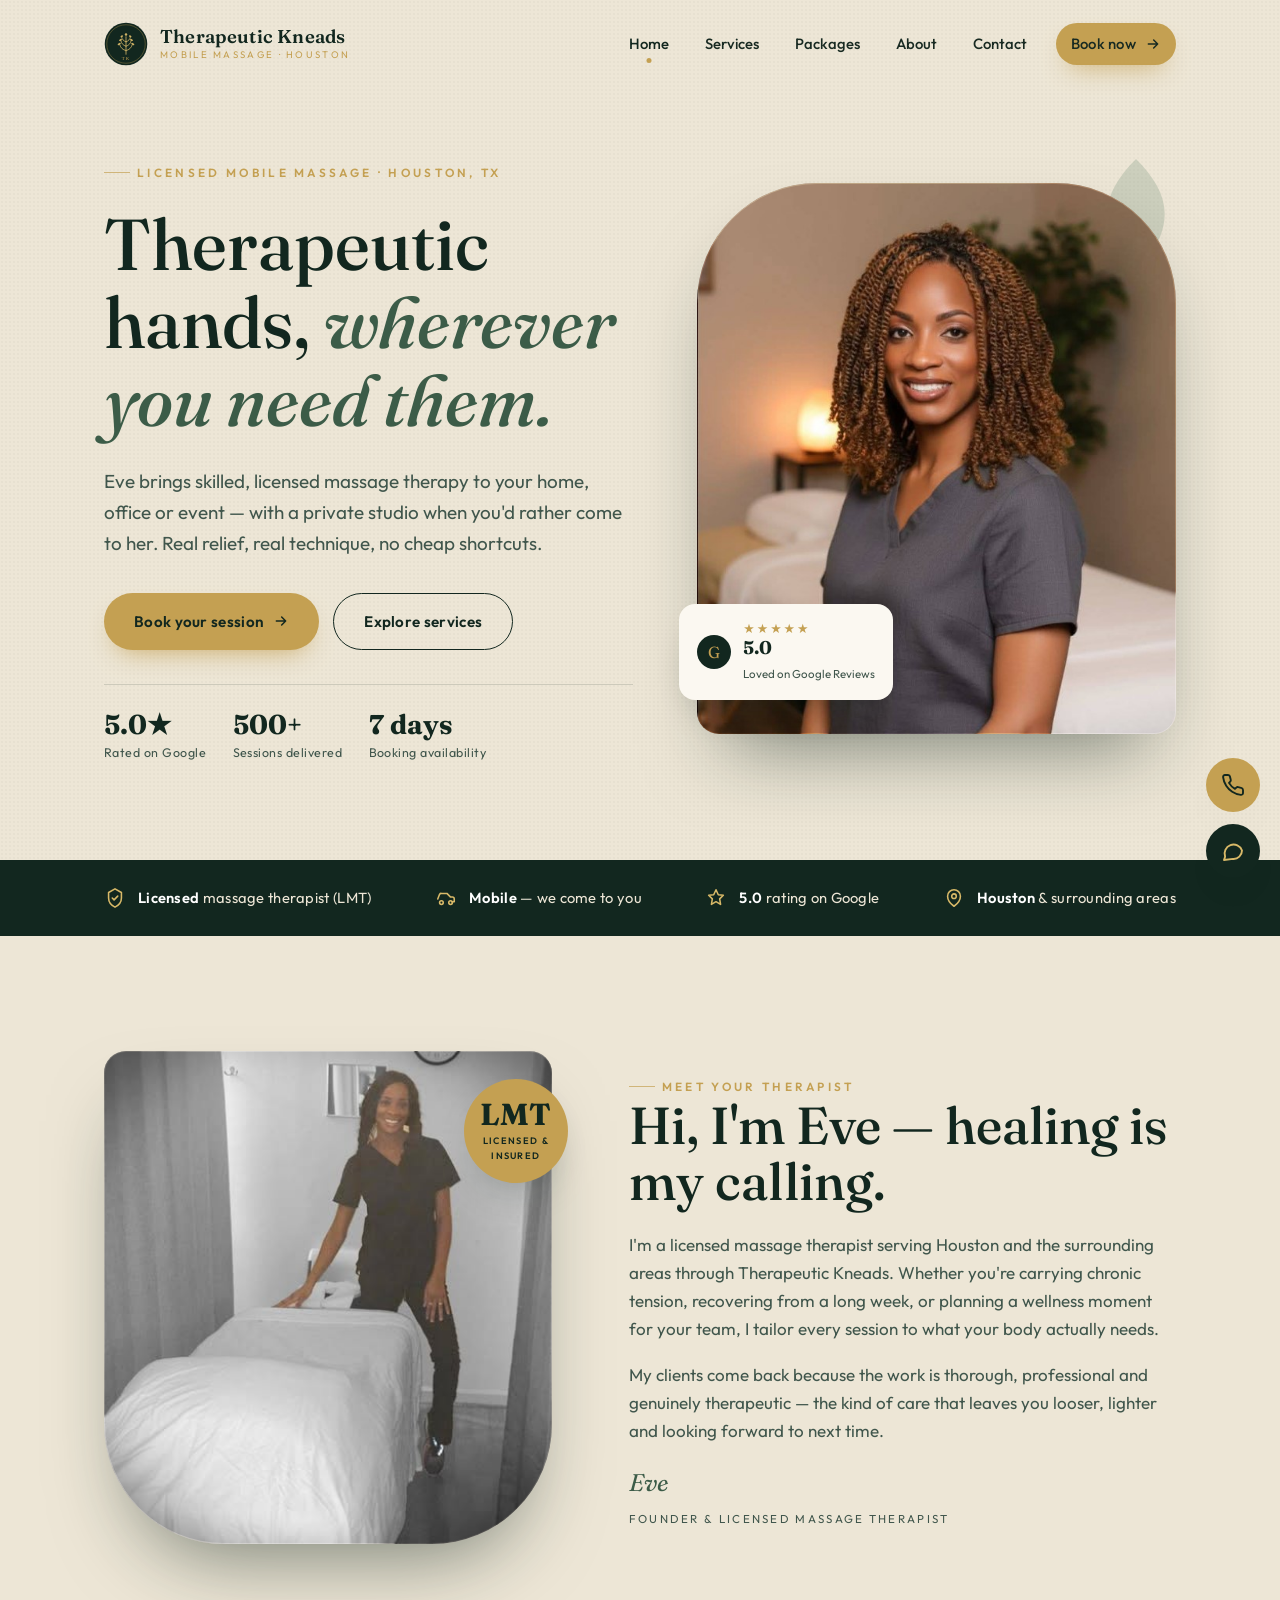
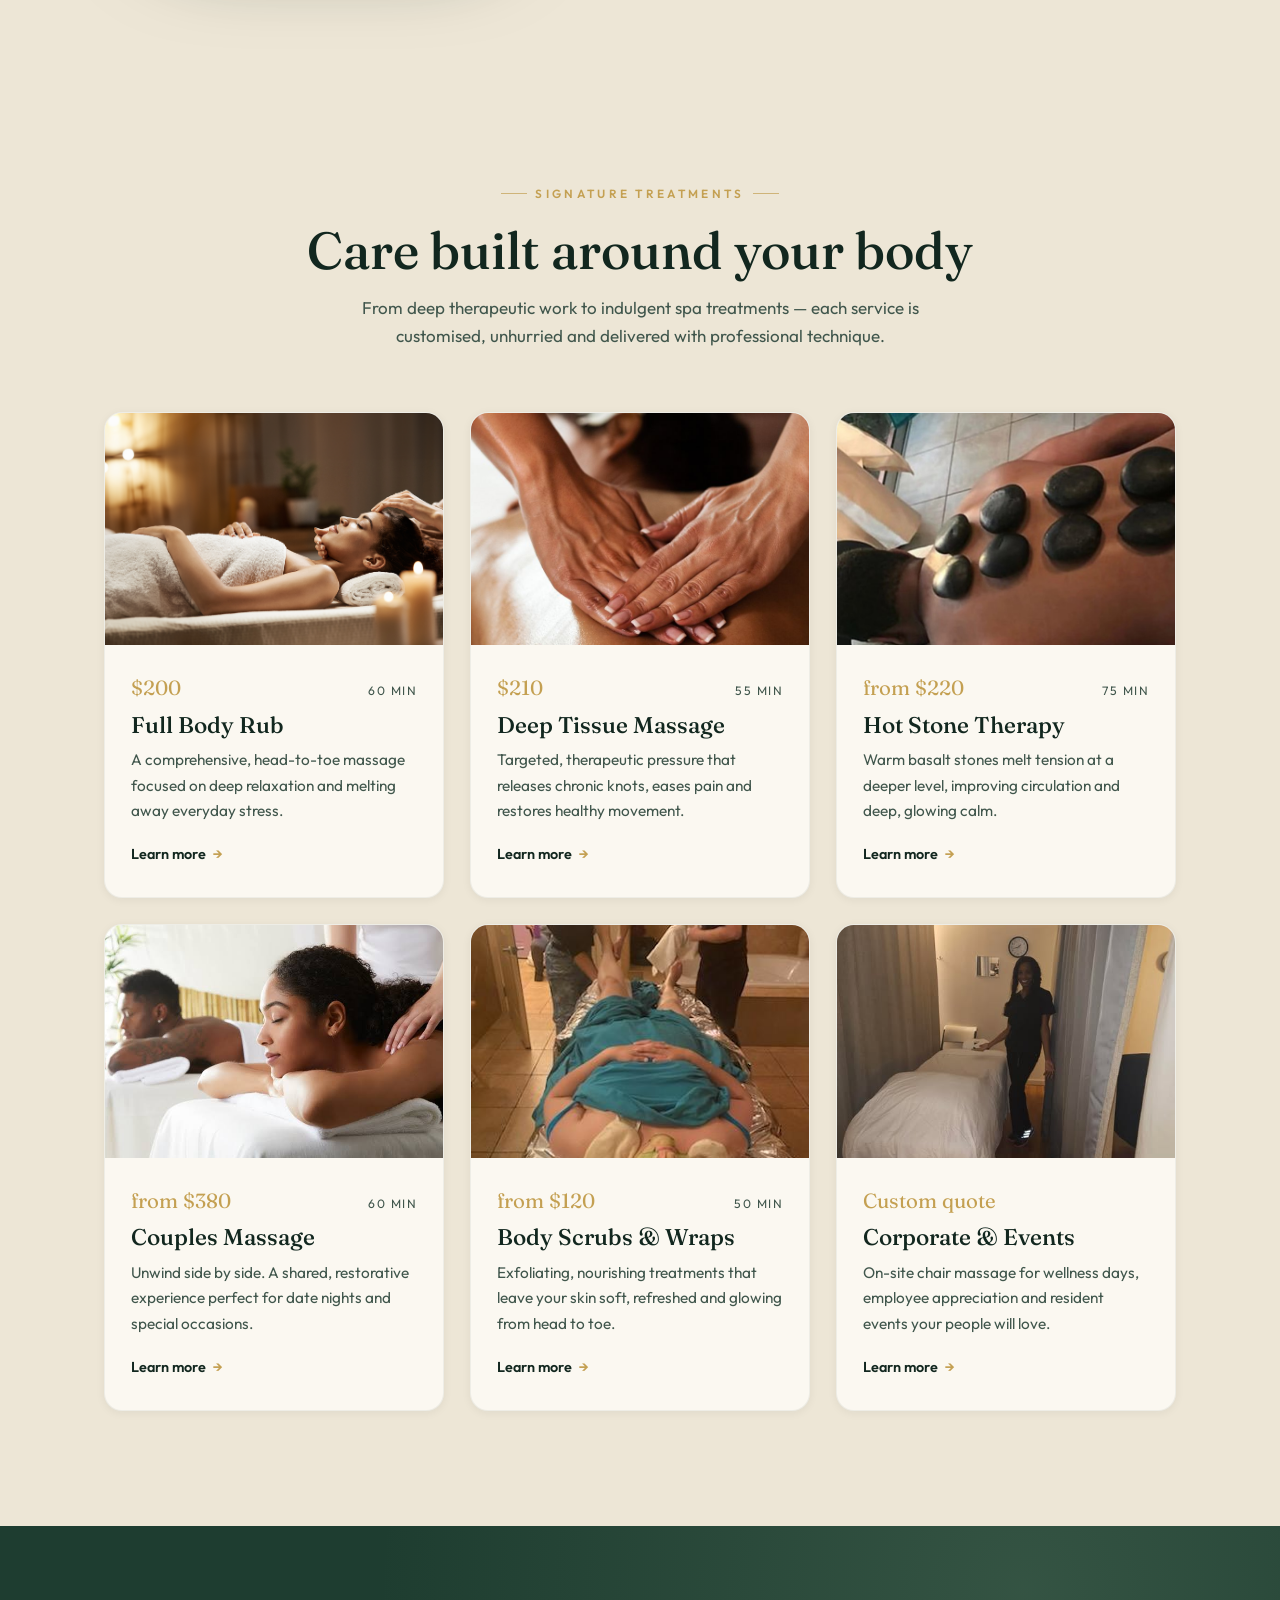
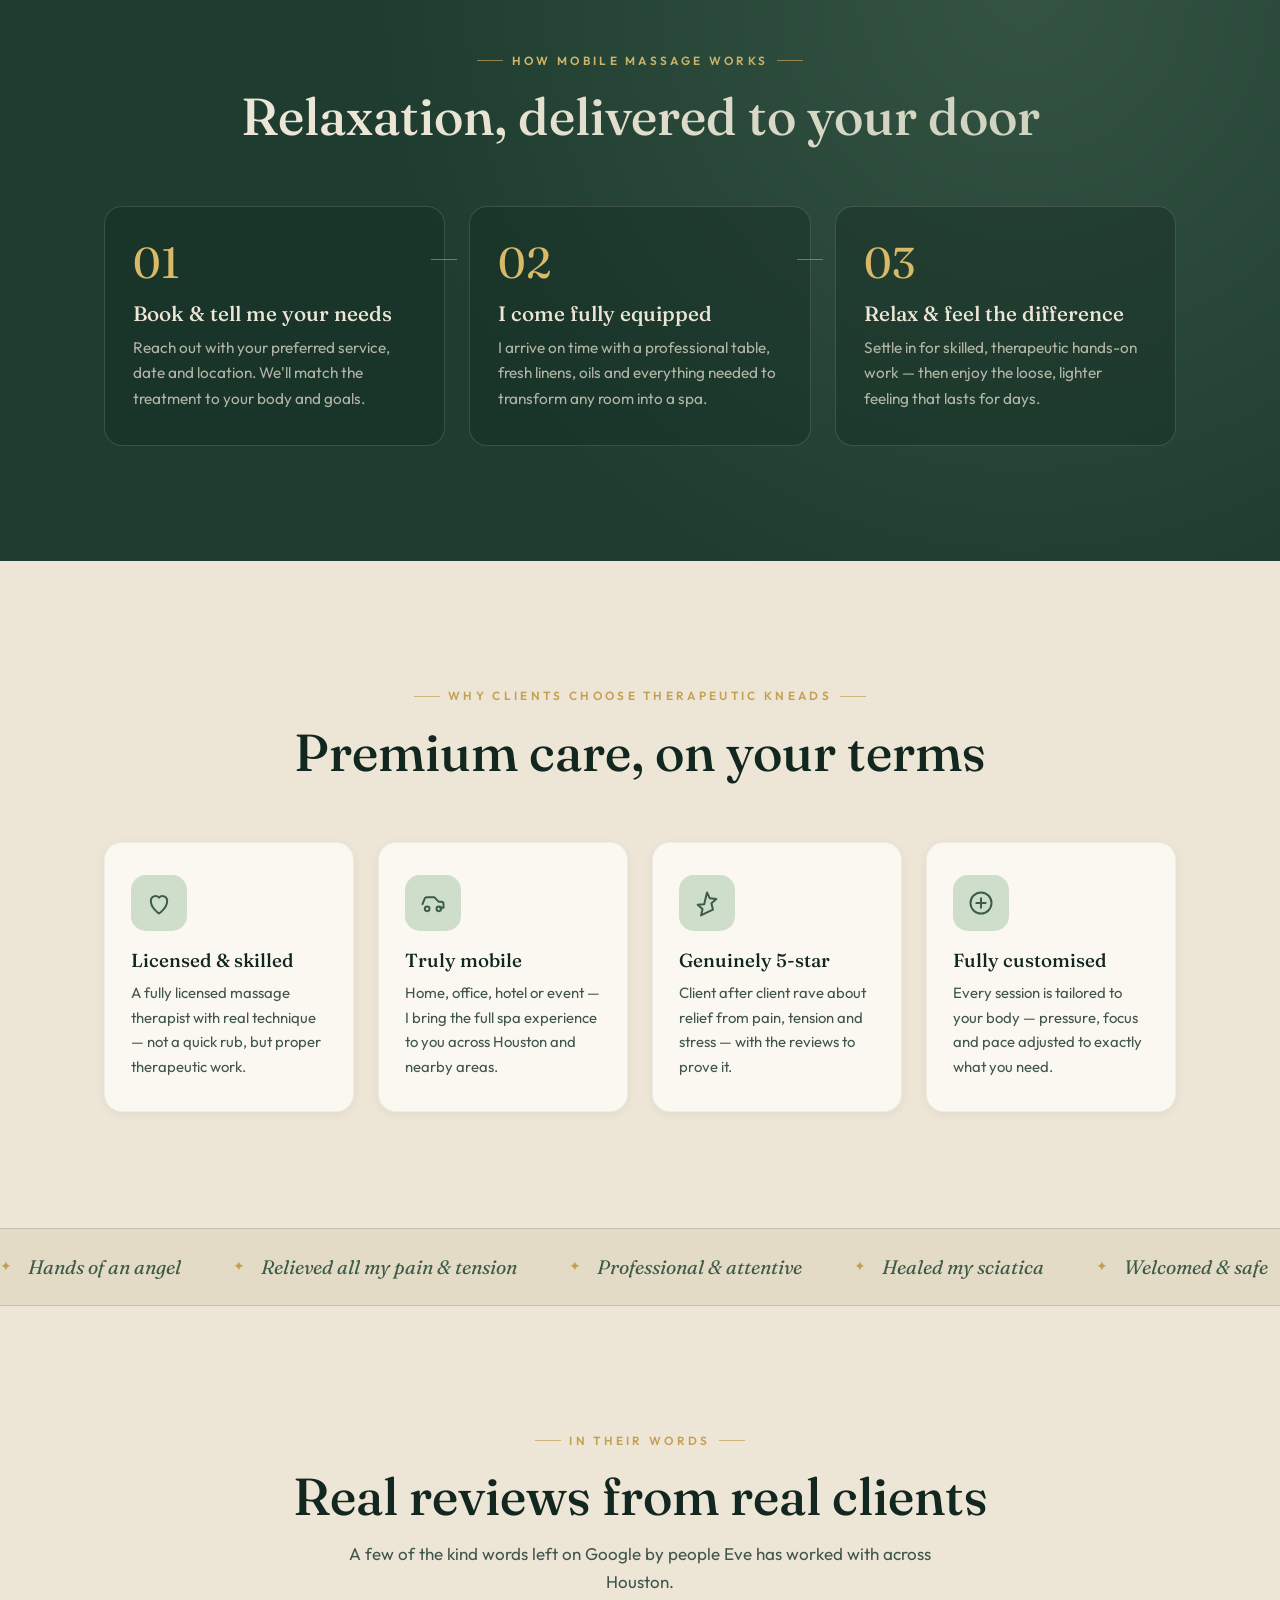
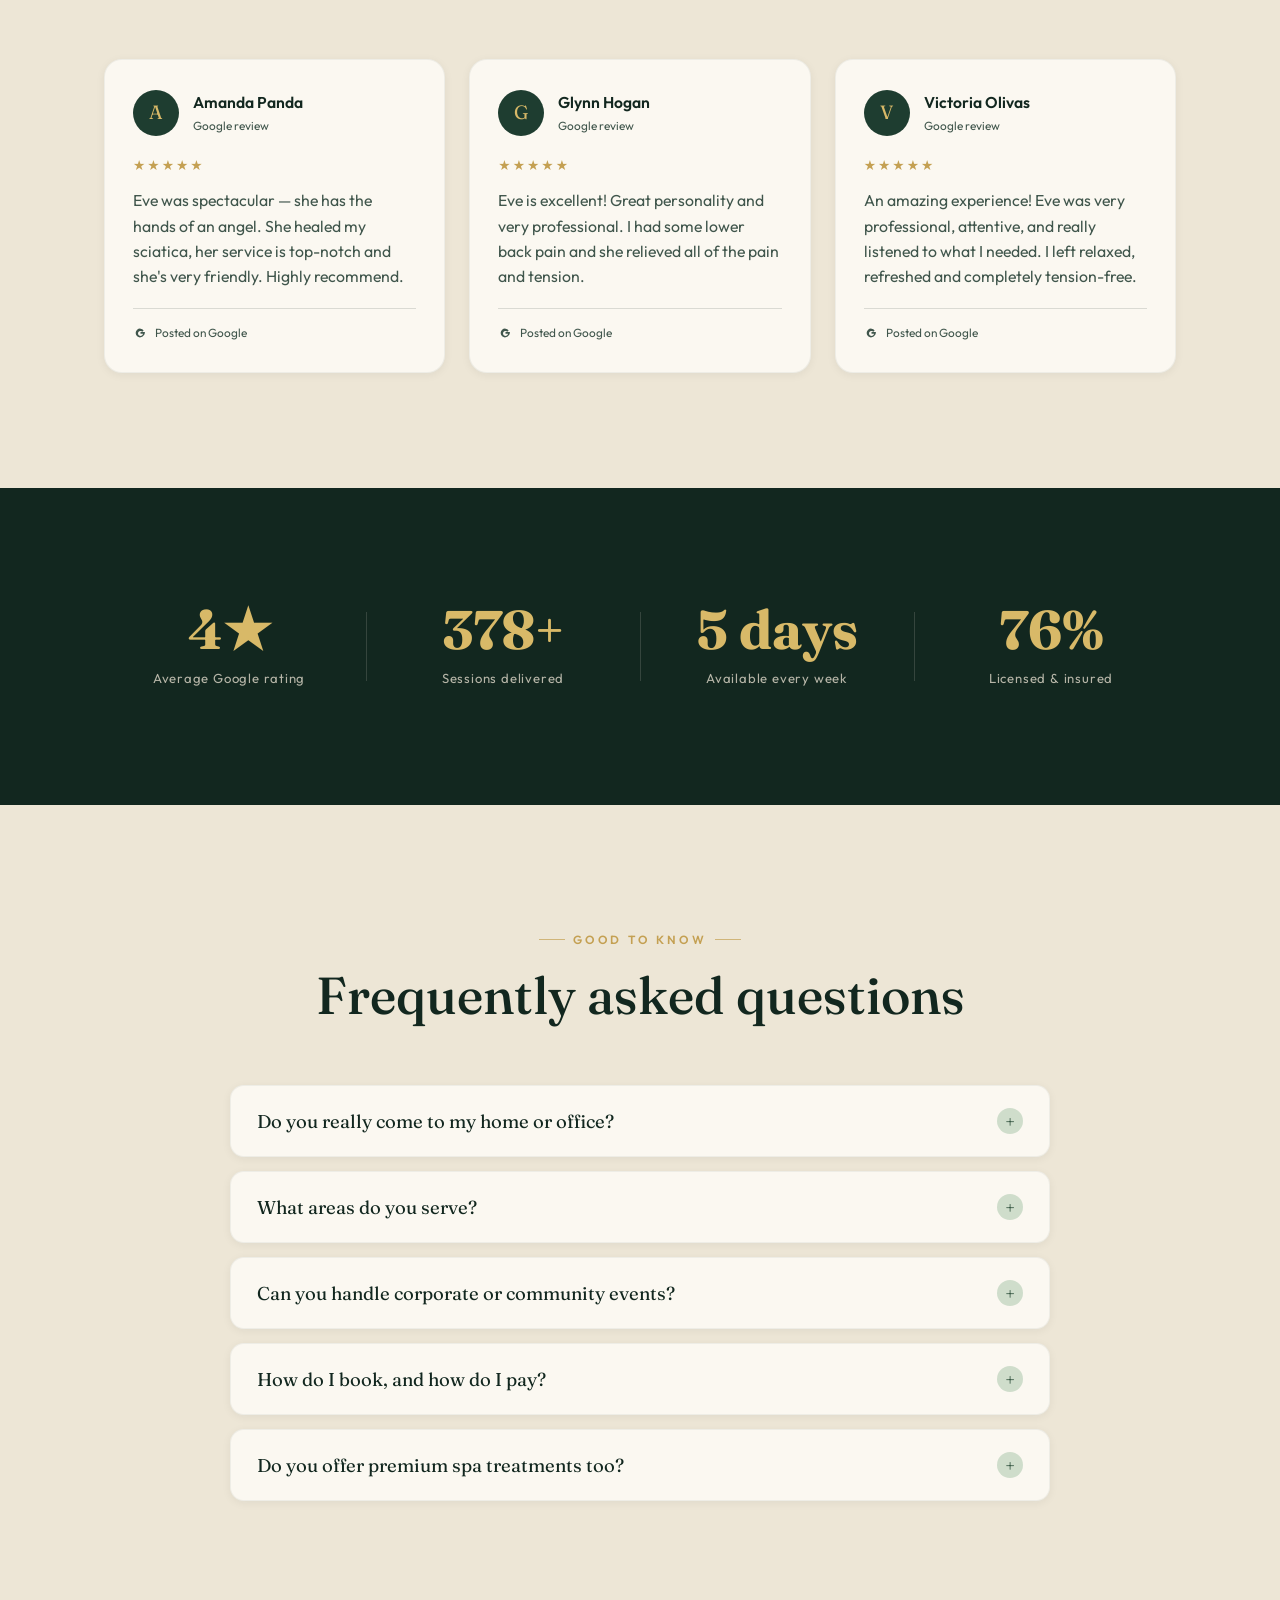
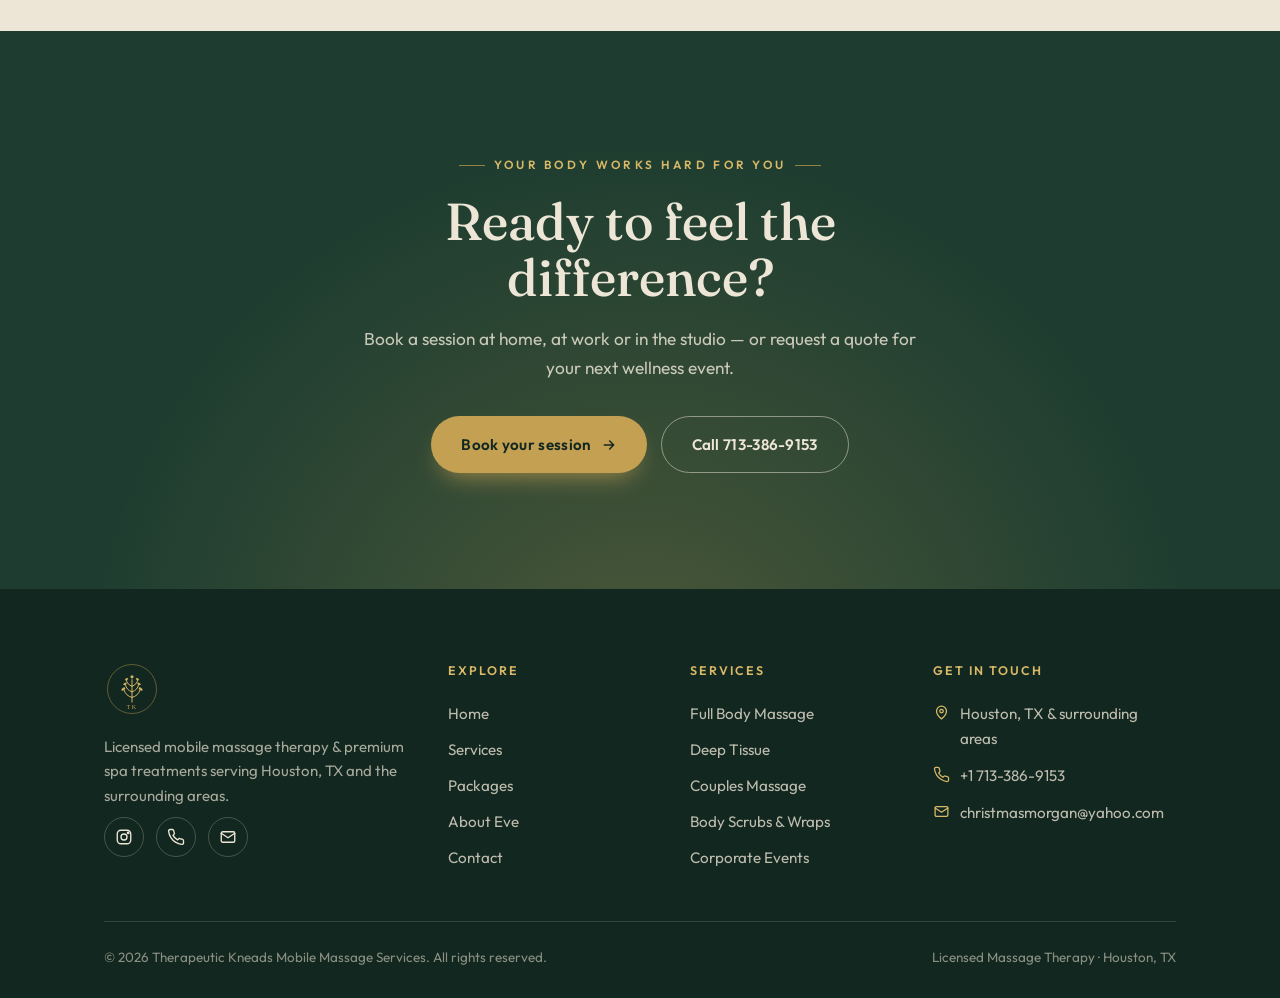
==== index.html @ 40c8944b "Add files via upload" ====
<!DOCTYPE html>
<html lang="en">
<head>
  <meta charset="UTF-8" />
  <meta name="viewport" content="width=device-width, initial-scale=1.0" />
  <title>Therapeutic Kneads Mobile Massage Services | Licensed Massage Therapy in Houston, TX</title>
  <meta name="description" content="Therapeutic Kneads Mobile Massage Services brings licensed, professional massage therapy to your home, office or event across Houston, TX. Deep tissue, full body, spa treatments and corporate wellness with Eve, LMT. Book today." />
  <meta name="keywords" content="mobile massage Houston, massage therapist Houston, deep tissue massage, corporate wellness massage, on-site massage, licensed massage therapist" />
  <link rel="icon" type="image/svg+xml" href="images/logo-mark.svg" />
  <link rel="preconnect" href="https://fonts.googleapis.com" />
  <link rel="preconnect" href="https://fonts.gstatic.com" crossorigin />
  <link href="https://fonts.googleapis.com/css2?family=Fraunces:ital,opsz,wght@0,9..144,400;0,9..144,500;0,9..144,600;1,9..144,400;1,9..144,500&family=Outfit:wght@300;400;500;600;700&display=swap" rel="stylesheet" />
  <link rel="stylesheet" href="css/style.css" />
</head>
<body>
  <!-- Loader -->
  <div class="loader" aria-hidden="true">
    <img src="images/logo-mark.svg" alt="" />
    <span>Therapeutic Kneads</span>
  </div>

  <!-- Navigation -->
  <header class="nav">
    <div class="wrap nav__inner">
      <a href="index.html" class="brand" aria-label="Therapeutic Kneads home">
        <img src="images/logo-mark.svg" alt="Therapeutic Kneads emblem" />
        <span class="brand__txt">
          <span class="brand__name">Therapeutic Kneads</span>
          <span class="brand__sub">Mobile Massage · Houston</span>
        </span>
      </a>
      <nav class="nav__links" aria-label="Primary">
        <a href="index.html" class="active">Home</a>
        <a href="services.html">Services</a>
        <a href="packages.html">Packages</a>
        <a href="about.html">About</a>
        <a href="contact.html">Contact</a>
        <a href="contact.html" class="btn btn-primary nav__cta">Book now
          <svg viewBox="0 0 24 24" fill="none" stroke="currentColor" stroke-width="2.2"><path d="M5 12h14M13 6l6 6-6 6" stroke-linecap="round" stroke-linejoin="round"/></svg>
        </a>
      </nav>
      <button class="nav__toggle" aria-label="Toggle menu"><span></span><span></span><span></span></button>
    </div>
  </header>

  <!-- Hero -->
  <section class="hero">
    <div class="wrap hero__grid">
      <div class="hero__copy">
        <span class="eyebrow hero__eyebrow">Licensed mobile massage · Houston, TX</span>
        <h1>Therapeutic hands, <em>wherever you need them.</em></h1>
        <p class="hero__lead">Eve brings skilled, licensed massage therapy to your home, office or event — with a private studio when you'd rather come to her. Real relief, real technique, no cheap shortcuts.</p>
        <div class="hero__cta">
          <a href="contact.html" class="btn btn-primary">Book your session
            <svg viewBox="0 0 24 24" fill="none" stroke="currentColor" stroke-width="2.2"><path d="M5 12h14M13 6l6 6-6 6" stroke-linecap="round" stroke-linejoin="round"/></svg>
          </a>
          <a href="services.html" class="btn btn-ghost">Explore services</a>
        </div>
        <div class="hero__meta">
          <div><b>5.0★</b><small>Rated on Google</small></div>
          <div><b>500+</b><small>Sessions delivered</small></div>
          <div><b>7 days</b><small>Booking availability</small></div>
        </div>
      </div>
      <div class="hero__media">
        <svg class="leaf-accent tr" viewBox="0 0 100 100" fill="currentColor"><path d="M50 5C30 25 20 45 30 70c5 12 15 20 20 25 5-5 15-13 20-25 10-25 0-45-20-65z" opacity=".5"/></svg>
        <div class="arch">
          <img src="images/eve-portrait.jpg" alt="Eve, licensed massage therapist and founder of Therapeutic Kneads, in her treatment space in Houston" />
        </div>
        <div class="chip">
          <span class="chip__g">G</span>
          <div>
            <div class="chip__stars">★★★★★</div>
            <b>5.0</b>
            <small>Loved on Google Reviews</small>
          </div>
        </div>
      </div>
    </div>
  </section>

  <!-- Trust strip -->
  <section class="trust">
    <div class="wrap">
      <div class="trust__item">
        <svg viewBox="0 0 24 24" fill="none" stroke="currentColor" stroke-width="1.7"><path d="M12 2l7 4v6c0 5-3 8-7 10-4-2-7-5-7-10V6z" stroke-linejoin="round"/><path d="M9 12l2 2 4-4" stroke-linecap="round" stroke-linejoin="round"/></svg>
        <span><b>Licensed</b> massage therapist (LMT)</span>
      </div>
      <div class="trust__item">
        <svg viewBox="0 0 24 24" fill="none" stroke="currentColor" stroke-width="1.7"><path d="M3 13l2-5a2 2 0 012-1h6l4 4h2a2 2 0 012 2v3h-3" stroke-linecap="round" stroke-linejoin="round"/><circle cx="7" cy="17" r="2"/><circle cx="17" cy="17" r="2"/></svg>
        <span><b>Mobile</b> — we come to you</span>
      </div>
      <div class="trust__item">
        <svg viewBox="0 0 24 24" fill="none" stroke="currentColor" stroke-width="1.7"><path d="M12 3l2.5 5.5L20 9l-4 4 1 6-5-3-5 3 1-6-4-4 5.5-.5z" stroke-linejoin="round"/></svg>
        <span><b>5.0</b> rating on Google</span>
      </div>
      <div class="trust__item">
        <svg viewBox="0 0 24 24" fill="none" stroke="currentColor" stroke-width="1.7"><path d="M12 21s-7-5-7-11a7 7 0 0114 0c0 6-7 11-7 11z" stroke-linejoin="round"/><circle cx="12" cy="10" r="2.5"/></svg>
        <span><b>Houston</b> & surrounding areas</span>
      </div>
    </div>
  </section>

  <!-- Intro / Meet Eve -->
  <section class="section intro">
    <div class="wrap intro__grid">
      <div class="intro__media reveal">
        <div class="arch"><img src="images/eve-table.jpg" alt="Eve preparing her massage table for a client session" /></div>
        <div class="intro__badge"><b>LMT</b><small>Licensed &amp; insured</small></div>
      </div>
      <div class="intro__copy reveal" data-delay="1">
        <span class="eyebrow">Meet your therapist</span>
        <h2>Hi, I'm Eve — healing is my calling.</h2>
        <p>I'm a licensed massage therapist serving Houston and the surrounding areas through Therapeutic Kneads. Whether you're carrying chronic tension, recovering from a long week, or planning a wellness moment for your team, I tailor every session to what your body actually needs.</p>
        <p>My clients come back because the work is thorough, professional and genuinely therapeutic — the kind of care that leaves you looser, lighter and looking forward to next time.</p>
        <div class="intro__sign">Eve
          <small>Founder &amp; Licensed Massage Therapist</small>
        </div>
      </div>
    </div>
  </section>

  <!-- Featured services -->
  <section class="section reviews">
    <div class="wrap">
      <div class="section-head center">
        <span class="eyebrow two">Signature treatments</span>
        <h2>Care built around your body</h2>
        <p>From deep therapeutic work to indulgent spa treatments — each service is customised, unhurried and delivered with professional technique.</p>
      </div>
      <div class="svc-grid">
        <article class="svc reveal">
          <div class="svc__media"><img src="images/hero-massage.jpg" alt="Full body relaxation massage in Houston" /></div>
          <div class="svc__body">
            <div class="svc__meta"><span class="svc__price">$200</span><span class="svc__time">60 min</span></div>
            <h3>Full Body Rub</h3>
            <p>A comprehensive, head-to-toe massage focused on deep relaxation and melting away everyday stress.</p>
            <a href="services.html" class="svc__link">Learn more <span>&rarr;</span></a>
          </div>
        </article>
        <article class="svc reveal" data-delay="1">
          <div class="svc__media"><img src="images/massage-hands.jpg" alt="Deep tissue massage relieving chronic muscle tension" /></div>
          <div class="svc__body">
            <div class="svc__meta"><span class="svc__price">$210</span><span class="svc__time">55 min</span></div>
            <h3>Deep Tissue Massage</h3>
            <p>Targeted, therapeutic pressure that releases chronic knots, eases pain and restores healthy movement.</p>
            <a href="services.html" class="svc__link">Learn more <span>&rarr;</span></a>
          </div>
        </article>
        <article class="svc reveal" data-delay="2">
          <div class="svc__media"><img src="images/hot-stone.jpg" alt="Hot stone massage therapy" /></div>
          <div class="svc__body">
            <div class="svc__meta"><span class="svc__price">from $220</span><span class="svc__time">75 min</span></div>
            <h3>Hot Stone Therapy</h3>
            <p>Warm basalt stones melt tension at a deeper level, improving circulation and deep, glowing calm.</p>
            <a href="services.html" class="svc__link">Learn more <span>&rarr;</span></a>
          </div>
        </article>
        <article class="svc reveal">
          <div class="svc__media"><img src="images/couples-massage.jpg" alt="Couples massage experience in Houston" /></div>
          <div class="svc__body">
            <div class="svc__meta"><span class="svc__price">from $380</span><span class="svc__time">60 min</span></div>
            <h3>Couples Massage</h3>
            <p>Unwind side by side. A shared, restorative experience perfect for date nights and special occasions.</p>
            <a href="services.html" class="svc__link">Learn more <span>&rarr;</span></a>
          </div>
        </article>
        <article class="svc reveal" data-delay="1">
          <div class="svc__media"><img src="images/body-wrap.jpg" alt="Detoxifying body scrub and wrap treatment" /></div>
          <div class="svc__body">
            <div class="svc__meta"><span class="svc__price">from $120</span><span class="svc__time">50 min</span></div>
            <h3>Body Scrubs &amp; Wraps</h3>
            <p>Exfoliating, nourishing treatments that leave your skin soft, refreshed and glowing from head to toe.</p>
            <a href="services.html" class="svc__link">Learn more <span>&rarr;</span></a>
          </div>
        </article>
        <article class="svc reveal" data-delay="2">
          <div class="svc__media"><img src="images/treatment-room.jpg" alt="On-site corporate chair massage for employee wellness" /></div>
          <div class="svc__body">
            <div class="svc__meta"><span class="svc__price">Custom quote</span></div>
            <h3>Corporate &amp; Events</h3>
            <p>On-site chair massage for wellness days, employee appreciation and resident events your people will love.</p>
            <a href="services.html" class="svc__link">Learn more <span>&rarr;</span></a>
          </div>
        </article>
      </div>
    </div>
  </section>

  <!-- How mobile works (real sequence) -->
  <section class="section steps">
    <div class="wrap">
      <div class="section-head center">
        <span class="eyebrow two">How mobile massage works</span>
        <h2>Relaxation, delivered to your door</h2>
      </div>
      <div class="steps__grid">
        <div class="step reveal">
          <span class="step__num">01</span>
          <span class="step__line"></span>
          <h3>Book &amp; tell me your needs</h3>
          <p>Reach out with your preferred service, date and location. We'll match the treatment to your body and goals.</p>
        </div>
        <div class="step reveal" data-delay="1">
          <span class="step__num">02</span>
          <span class="step__line"></span>
          <h3>I come fully equipped</h3>
          <p>I arrive on time with a professional table, fresh linens, oils and everything needed to transform any room into a spa.</p>
        </div>
        <div class="step reveal" data-delay="2">
          <span class="step__num">03</span>
          <h3>Relax &amp; feel the difference</h3>
          <p>Settle in for skilled, therapeutic hands-on work — then enjoy the loose, lighter feeling that lasts for days.</p>
        </div>
      </div>
    </div>
  </section>

  <!-- Why choose us -->
  <section class="section">
    <div class="wrap">
      <div class="section-head center">
        <span class="eyebrow two">Why clients choose Therapeutic Kneads</span>
        <h2>Premium care, on your terms</h2>
      </div>
      <div class="why__grid">
        <div class="feat reveal">
          <div class="feat__ic"><svg viewBox="0 0 24 24" fill="none" stroke="currentColor" stroke-width="1.7"><path d="M12 21s-7-4.5-7-11a4 4 0 017-2.6A4 4 0 0119 10c0 6.5-7 11-7 11z" stroke-linejoin="round"/></svg></div>
          <h3>Licensed &amp; skilled</h3>
          <p>A fully licensed massage therapist with real technique — not a quick rub, but proper therapeutic work.</p>
        </div>
        <div class="feat reveal" data-delay="1">
          <div class="feat__ic"><svg viewBox="0 0 24 24" fill="none" stroke="currentColor" stroke-width="1.7"><path d="M3 13l2-5a2 2 0 012-1h6l4 4h2a2 2 0 012 2v3h-3" stroke-linecap="round" stroke-linejoin="round"/><circle cx="7" cy="17" r="2"/><circle cx="17" cy="17" r="2"/></svg></div>
          <h3>Truly mobile</h3>
          <p>Home, office, hotel or event — I bring the full spa experience to you across Houston and nearby areas.</p>
        </div>
        <div class="feat reveal" data-delay="2">
          <div class="feat__ic"><svg viewBox="0 0 24 24" fill="none" stroke="currentColor" stroke-width="1.7"><path d="M12 3l2.4 5 5.6.5-4.2 3.7 1.3 5.5L12 20l-5.1 2.7 1.3-5.5L4 13.5l5.6-.5z" stroke-linejoin="round"/></svg></div>
          <h3>Genuinely 5-star</h3>
          <p>Client after client rave about relief from pain, tension and stress — with the reviews to prove it.</p>
        </div>
        <div class="feat reveal" data-delay="3">
          <div class="feat__ic"><svg viewBox="0 0 24 24" fill="none" stroke="currentColor" stroke-width="1.7"><path d="M12 8v8M8 12h8" stroke-linecap="round"/><circle cx="12" cy="12" r="9"/></svg></div>
          <h3>Fully customised</h3>
          <p>Every session is tailored to your body — pressure, focus and pace adjusted to exactly what you need.</p>
        </div>
      </div>
    </div>
  </section>

  <!-- Praise marquee -->
  <div class="marquee" aria-hidden="true">
    <div class="marquee__track">
      <span class="marquee__item">Hands of an angel</span>
      <span class="marquee__item">Relieved all my pain &amp; tension</span>
      <span class="marquee__item">Professional &amp; attentive</span>
      <span class="marquee__item">Healed my sciatica</span>
      <span class="marquee__item">Welcomed &amp; safe</span>
      <span class="marquee__item">A total hit at our event</span>
      <span class="marquee__item">Hands of an angel</span>
      <span class="marquee__item">Relieved all my pain &amp; tension</span>
      <span class="marquee__item">Professional &amp; attentive</span>
      <span class="marquee__item">Healed my sciatica</span>
      <span class="marquee__item">Welcomed &amp; safe</span>
      <span class="marquee__item">A total hit at our event</span>
    </div>
  </div>

  <!-- Testimonials (real Google reviews) -->
  <section class="section reviews">
    <div class="wrap">
      <div class="section-head center">
        <span class="eyebrow two">In their words</span>
        <h2>Real reviews from real clients</h2>
        <p>A few of the kind words left on Google by people Eve has worked with across Houston.</p>
      </div>
      <div class="rev-grid">
        <article class="rev reveal">
          <div class="rev__top">
            <div class="rev__av">A</div>
            <div class="rev__who"><b>Amanda Panda</b><small>Google review</small></div>
          </div>
          <div class="rev__stars">★★★★★</div>
          <p>Eve was spectacular — she has the hands of an angel. She healed my sciatica, her service is top-notch and she's very friendly. Highly recommend.</p>
          <div class="rev__g"><svg viewBox="0 0 24 24" fill="currentColor"><path d="M12 11v2.8h4a4 4 0 11-1-3l2-2a7 7 0 100 8 7 7 0 002-5v-.8z"/></svg> Posted on Google</div>
        </article>
        <article class="rev reveal" data-delay="1">
          <div class="rev__top">
            <div class="rev__av">G</div>
            <div class="rev__who"><b>Glynn Hogan</b><small>Google review</small></div>
          </div>
          <div class="rev__stars">★★★★★</div>
          <p>Eve is excellent! Great personality and very professional. I had some lower back pain and she relieved all of the pain and tension.</p>
          <div class="rev__g"><svg viewBox="0 0 24 24" fill="currentColor"><path d="M12 11v2.8h4a4 4 0 11-1-3l2-2a7 7 0 100 8 7 7 0 002-5v-.8z"/></svg> Posted on Google</div>
        </article>
        <article class="rev reveal" data-delay="2">
          <div class="rev__top">
            <div class="rev__av">V</div>
            <div class="rev__who"><b>Victoria Olivas</b><small>Google review</small></div>
          </div>
          <div class="rev__stars">★★★★★</div>
          <p>An amazing experience! Eve was very professional, attentive, and really listened to what I needed. I left relaxed, refreshed and completely tension-free.</p>
          <div class="rev__g"><svg viewBox="0 0 24 24" fill="currentColor"><path d="M12 11v2.8h4a4 4 0 11-1-3l2-2a7 7 0 100 8 7 7 0 002-5v-.8z"/></svg> Posted on Google</div>
        </article>
      </div>
    </div>
  </section>

  <!-- Stats -->
  <section class="section stats">
    <div class="wrap">
      <div class="stats__grid">
        <div class="stat reveal"><b data-count="5.0" data-suffix="★">0</b><small>Average Google rating</small></div>
        <div class="stat reveal" data-delay="1"><b data-count="500" data-suffix="+">0</b><small>Sessions delivered</small></div>
        <div class="stat reveal" data-delay="2"><b data-count="7" data-suffix=" days">0</b><small>Available every week</small></div>
        <div class="stat reveal" data-delay="3"><b data-count="100" data-suffix="%">0</b><small>Licensed &amp; insured</small></div>
      </div>
    </div>
  </section>

  <!-- FAQ -->
  <section class="section">
    <div class="wrap">
      <div class="section-head center">
        <span class="eyebrow two">Good to know</span>
        <h2>Frequently asked questions</h2>
      </div>
      <div class="faq">
        <div class="faq__item">
          <button class="faq__q">Do you really come to my home or office?<span>+</span></button>
          <div class="faq__a"><p>Yes — that's the heart of Therapeutic Kneads. I bring a professional massage table, fresh linens and everything needed directly to you across Houston and the surrounding areas. Prefer to come to me? A private studio is available too.</p></div>
        </div>
        <div class="faq__item">
          <button class="faq__q">What areas do you serve?<span>+</span></button>
          <div class="faq__a"><p>Houston and the surrounding areas. If you're just outside the city, reach out with your location and I'll let you know — travel for events and further distances can usually be arranged.</p></div>
        </div>
        <div class="faq__item">
          <button class="faq__q">Can you handle corporate or community events?<span>+</span></button>
          <div class="faq__a"><p>Absolutely. On-site chair massage is a favourite for wellness days, employee appreciation and resident appreciation events. Every event is custom-quoted — just tell me your group size, date and venue.</p></div>
        </div>
        <div class="faq__item">
          <button class="faq__q">How do I book, and how do I pay?<span>+</span></button>
          <div class="faq__a"><p>Send a booking request through the contact page, call or text, and we'll confirm your service, time and location. Payment details are arranged when we confirm your appointment.</p></div>
        </div>
        <div class="faq__item">
          <button class="faq__q">Do you offer premium spa treatments too?<span>+</span></button>
          <div class="faq__a"><p>Yes — alongside massage I offer body scrubs, body wraps, facials, waxing and curated spa packages. This is premium, professional care, so you won't find cheap-corner pricing here.</p></div>
        </div>
      </div>
    </div>
  </section>

  <!-- CTA -->
  <section class="section cta">
    <div class="wrap cta__inner">
      <span class="eyebrow two">Your body works hard for you</span>
      <h2>Ready to feel the difference?</h2>
      <p>Book a session at home, at work or in the studio — or request a quote for your next wellness event.</p>
      <div class="cta__btns">
        <a href="contact.html" class="btn btn-primary">Book your session
          <svg viewBox="0 0 24 24" fill="none" stroke="currentColor" stroke-width="2.2"><path d="M5 12h14M13 6l6 6-6 6" stroke-linecap="round" stroke-linejoin="round"/></svg>
        </a>
        <a href="tel:+17133869153" class="btn btn-light">Call 713-386-9153</a>
      </div>
    </div>
  </section>

  <!-- Footer -->
  <footer class="footer">
    <div class="wrap">
      <div class="footer__grid">
        <div class="footer__brand">
          <img src="images/logo-mark.svg" alt="Therapeutic Kneads emblem" />
          <p>Licensed mobile massage therapy &amp; premium spa treatments serving Houston, TX and the surrounding areas.</p>
          <div class="social">
            <a href="https://www.instagram.com/heavenly_hands_with_eve/" target="_blank" rel="noopener" aria-label="Instagram">
              <svg viewBox="0 0 24 24" fill="none" stroke="currentColor" stroke-width="1.8"><rect x="3" y="3" width="18" height="18" rx="5"/><circle cx="12" cy="12" r="4"/><circle cx="17.5" cy="6.5" r="1" fill="currentColor"/></svg>
            </a>
            <a href="tel:+17133869153" aria-label="Call">
              <svg viewBox="0 0 24 24" fill="none" stroke="currentColor" stroke-width="1.8"><path d="M22 16.9v3a2 2 0 01-2.2 2 19.8 19.8 0 01-8.6-3.1 19.5 19.5 0 01-6-6A19.8 19.8 0 012.1 4.2 2 2 0 014 2h3a2 2 0 012 1.7c.1 1 .4 1.9.7 2.8a2 2 0 01-.5 2.1L8 9.9a16 16 0 006 6l1.3-1.3a2 2 0 012.1-.4c.9.3 1.8.6 2.8.7a2 2 0 011.7 2z" stroke-linecap="round" stroke-linejoin="round"/></svg>
            </a>
            <a href="mailto:christmasmorgan@yahoo.com" aria-label="Email">
              <svg viewBox="0 0 24 24" fill="none" stroke="currentColor" stroke-width="1.8"><rect x="3" y="5" width="18" height="14" rx="2"/><path d="M3 7l9 6 9-6" stroke-linecap="round" stroke-linejoin="round"/></svg>
            </a>
          </div>
        </div>
        <div>
          <h5>Explore</h5>
          <div class="footer__links">
            <a href="index.html">Home</a>
            <a href="services.html">Services</a>
            <a href="packages.html">Packages</a>
            <a href="about.html">About Eve</a>
            <a href="contact.html">Contact</a>
          </div>
        </div>
        <div>
          <h5>Services</h5>
          <div class="footer__links">
            <a href="services.html">Full Body Massage</a>
            <a href="services.html">Deep Tissue</a>
            <a href="services.html">Couples Massage</a>
            <a href="services.html">Body Scrubs &amp; Wraps</a>
            <a href="services.html">Corporate Events</a>
          </div>
        </div>
        <div>
          <h5>Get in touch</h5>
          <div class="footer__contact">
            <div><svg viewBox="0 0 24 24" fill="none" stroke="currentColor" stroke-width="1.8"><path d="M12 21s-7-5-7-11a7 7 0 0114 0c0 6-7 11-7 11z" stroke-linejoin="round"/><circle cx="12" cy="10" r="2.5"/></svg><span>Houston, TX &amp; surrounding areas</span></div>
            <div><svg viewBox="0 0 24 24" fill="none" stroke="currentColor" stroke-width="1.8"><path d="M22 16.9v3a2 2 0 01-2.2 2 19.8 19.8 0 01-8.6-3.1 19.5 19.5 0 01-6-6A19.8 19.8 0 012.1 4.2 2 2 0 014 2h3a2 2 0 012 1.7c.1 1 .4 1.9.7 2.8a2 2 0 01-.5 2.1L8 9.9a16 16 0 006 6l1.3-1.3a2 2 0 012.1-.4c.9.3 1.8.6 2.8.7a2 2 0 011.7 2z" stroke-linecap="round" stroke-linejoin="round"/></svg><a href="tel:+17133869153">+1 713-386-9153</a></div>
            <div><svg viewBox="0 0 24 24" fill="none" stroke="currentColor" stroke-width="1.8"><rect x="3" y="5" width="18" height="14" rx="2"/><path d="M3 7l9 6 9-6" stroke-linecap="round" stroke-linejoin="round"/></svg><a href="mailto:christmasmorgan@yahoo.com">christmasmorgan@yahoo.com</a></div>
          </div>
        </div>
      </div>
      <div class="footer__bottom">
        <span>© <span id="year">2026</span> Therapeutic Kneads Mobile Massage Services. All rights reserved.</span>
        <span>Licensed Massage Therapy · Houston, TX</span>
      </div>
    </div>
  </footer>

  <!-- Floating buttons -->
  <div class="floats">
    <a href="tel:+17133869153" class="float call" aria-label="Call us">
      <svg viewBox="0 0 24 24" fill="none" stroke="currentColor" stroke-width="1.9"><path d="M22 16.9v3a2 2 0 01-2.2 2 19.8 19.8 0 01-8.6-3.1 19.5 19.5 0 01-6-6A19.8 19.8 0 012.1 4.2 2 2 0 014 2h3a2 2 0 012 1.7c.1 1 .4 1.9.7 2.8a2 2 0 01-.5 2.1L8 9.9a16 16 0 006 6l1.3-1.3a2 2 0 012.1-.4c.9.3 1.8.6 2.8.7a2 2 0 011.7 2z" stroke-linecap="round" stroke-linejoin="round"/></svg>
    </a>
    <a href="sms:+17133869153" class="float sms" aria-label="Text us">
      <svg viewBox="0 0 24 24" fill="none" stroke="currentColor" stroke-width="1.9"><path d="M21 11.5a8.4 8.4 0 01-9 8.4L3 21l1.1-3.3A8.4 8.4 0 1121 11.5z" stroke-linecap="round" stroke-linejoin="round"/></svg>
    </a>
  </div>
  <button class="to-top" aria-label="Back to top">
    <svg viewBox="0 0 24 24" fill="none" stroke="currentColor" stroke-width="2.2"><path d="M12 19V5M6 11l6-6 6 6" stroke-linecap="round" stroke-linejoin="round"/></svg>
  </button>

  <script src="js/script.js"></script>
</body>
</html>
---- css/style.css ----
/* =====================================================================
   THERAPEUTIC KNEADS MOBILE MASSAGE SERVICES
   Botanical-luxury design system
   Palette: deep pine / forest / eucalyptus / sage / gold / oat linen
   Type: Fraunces (display serif) + Outfit (body/ui)
   ===================================================================== */

/* ---------- Tokens ---------- */
:root{
  --pine:#12271f;        /* near-black green: dark sections, text */
  --forest:#1e3d30;      /* deep green */
  --moss:#3c5c48;        /* mid green */
  --euc:#6e8e74;         /* eucalyptus */
  --sage:#a9c0a6;        /* soft sage */
  --sage-soft:#cfddcb;   /* pale sage tint */
  --gold:#c4a052;        /* brand gold accent */
  --gold-2:#d8b968;      /* lighter gold */
  --oat:#ede6d6;         /* warm oat linen canvas */
  --oat-2:#e4dbc7;       /* deeper oat */
  --cream:#fbf8f1;       /* card cream */
  --ink:#182a22;         /* body text on light */
  --ink-soft:#40564c;    /* muted text on light */
  --line:rgba(18,39,31,.14);

  --shadow-sm:0 2px 10px rgba(18,39,31,.06);
  --shadow:0 18px 44px -22px rgba(18,39,31,.42);
  --shadow-lg:0 40px 80px -30px rgba(18,39,31,.55);

  --serif:"Fraunces",Georgia,"Times New Roman",serif;
  --sans:"Outfit",system-ui,-apple-system,"Segoe UI",sans-serif;

  --wrap:1200px;
  --gutter:clamp(20px,5vw,64px);
  --radius:18px;
  --arch:120px;          /* arched frame top radius */
  --ease:cubic-bezier(.22,.61,.36,1);
}

/* ---------- Reset ---------- */
*{margin:0;padding:0;box-sizing:border-box}
html{scroll-behavior:smooth;-webkit-text-size-adjust:100%}
body{
  font-family:var(--sans);
  color:var(--ink);
  background:var(--oat);
  line-height:1.65;
  font-size:17px;
  overflow-x:hidden;
  -webkit-font-smoothing:antialiased;
}
img{max-width:100%;display:block}
a{color:inherit;text-decoration:none}
button{font-family:inherit;cursor:pointer;border:none;background:none}
ul{list-style:none}
h1,h2,h3,h4{font-family:var(--serif);font-weight:500;line-height:1.08;color:var(--pine);font-optical-sizing:auto}

/* subtle linen grain over the whole canvas */
body::before{
  content:"";position:fixed;inset:0;z-index:0;pointer-events:none;opacity:.5;
  background-image:radial-gradient(rgba(18,39,31,.045) 1px,transparent 1px);
  background-size:4px 4px;
}
body>*{position:relative;z-index:1}

/* ---------- Layout helpers ---------- */
.wrap{max-width:var(--wrap);margin:0 auto;padding:0 var(--gutter)}
.section{padding:clamp(64px,9vw,124px) 0}
.center{text-align:center}
.eyebrow{
  font-family:var(--sans);font-weight:600;font-size:.74rem;letter-spacing:.28em;
  text-transform:uppercase;color:var(--gold);display:inline-flex;align-items:center;gap:.6em;
}
.eyebrow::before,.eyebrow.two::after{content:"";width:26px;height:1px;background:var(--gold);opacity:.7}
.eyebrow.two{gap:.7em}
h1{font-size:clamp(2.6rem,6vw,4.5rem)}
h2{font-size:clamp(2rem,4.2vw,3.25rem)}
h3{font-size:1.42rem}
.lead{font-size:1.12rem;color:var(--ink-soft);max-width:60ch}
.section-head{max-width:none;margin-bottom:clamp(38px,5vw,62px)}
.section-head .eyebrow{margin-bottom:18px}
.section-head p{color:var(--ink-soft);max-width:56ch;margin-top:16px}
.section-head.center p{margin-left:auto;margin-right:auto}

/* botanical divider */
.sprig{display:flex;align-items:center;justify-content:center;gap:14px;color:var(--gold);margin:20px 0}
.sprig span{height:1px;width:60px;background:linear-gradient(90deg,transparent,var(--gold))}
.sprig span:last-child{background:linear-gradient(90deg,var(--gold),transparent)}
.sprig svg{width:20px;height:20px}

/* ---------- Buttons ---------- */
.btn{
  display:inline-flex;align-items:center;gap:.6em;font-family:var(--sans);font-weight:600;
  font-size:.95rem;letter-spacing:.02em;padding:15px 30px;border-radius:100px;
  transition:transform .35s var(--ease),box-shadow .35s var(--ease),background .35s,color .35s;
  position:relative;white-space:nowrap;
}
.btn svg{width:16px;height:16px;transition:transform .35s var(--ease)}
.btn-primary{background:var(--gold);color:var(--pine);box-shadow:0 12px 26px -12px rgba(196,160,82,.9)}
.btn-primary:hover{transform:translateY(-3px);background:var(--gold-2);box-shadow:0 20px 34px -12px rgba(196,160,82,.95)}
.btn-primary:hover svg{transform:translateX(4px)}
.btn-dark{background:var(--pine);color:var(--oat)}
.btn-dark:hover{transform:translateY(-3px);background:var(--forest);box-shadow:var(--shadow)}
.btn-ghost{border:1.5px solid var(--pine);color:var(--pine)}
.btn-ghost:hover{background:var(--pine);color:var(--oat);transform:translateY(-3px)}
.btn-light{border:1.5px solid rgba(237,230,214,.5);color:var(--oat)}
.btn-light:hover{background:var(--oat);color:var(--pine);transform:translateY(-3px)}

/* ---------- Loader ---------- */
.loader{
  position:fixed;inset:0;z-index:2000;background:var(--pine);
  display:flex;align-items:center;justify-content:center;flex-direction:column;gap:18px;
  transition:opacity .7s ease,visibility .7s ease;
}
.loader img{width:76px;animation:breathe 2.4s ease-in-out infinite}
.loader span{font-family:var(--sans);font-size:.72rem;letter-spacing:.36em;text-transform:uppercase;color:var(--gold-2)}
@keyframes breathe{0%,100%{transform:scale(1);opacity:.85}50%{transform:scale(1.08);opacity:1}}
body.loaded .loader{opacity:0;visibility:hidden}

/* ---------- Navigation ---------- */
.nav{
  position:fixed;top:0;left:0;right:0;z-index:1000;
  transition:background .4s var(--ease),box-shadow .4s var(--ease),padding .4s var(--ease);
  padding:22px 0;
}
.nav.scrolled{background:rgba(237,230,214,.9);backdrop-filter:blur(14px);box-shadow:0 1px 0 var(--line);padding:12px 0}
.nav__inner{display:flex;align-items:center;justify-content:space-between;gap:20px}
.brand{display:flex;align-items:center;gap:12px}
.brand img{width:44px;height:44px;transition:transform .4s var(--ease)}
.brand:hover img{transform:rotate(-6deg)}
.brand__txt{display:flex;flex-direction:column;line-height:1}
.brand__name{font-family:var(--serif);font-size:1.16rem;color:var(--pine);font-weight:600;letter-spacing:.01em}
.brand__sub{font-family:var(--sans);font-size:.6rem;letter-spacing:.24em;text-transform:uppercase;color:var(--gold);margin-top:4px}
.nav__links{display:flex;align-items:center;gap:6px}
.nav__links a{
  font-size:.93rem;font-weight:500;color:var(--ink);padding:9px 15px;border-radius:100px;
  transition:color .3s,background .3s;position:relative;
}
.nav__links a:hover{color:var(--pine)}
.nav__links a.active{color:var(--pine)}
.nav__links a.active::after{content:"";position:absolute;bottom:2px;left:50%;transform:translateX(-50%);width:5px;height:5px;border-radius:50%;background:var(--gold)}
.nav__cta{margin-left:8px}
.nav__toggle{display:none;flex-direction:column;gap:5px;padding:8px}
.nav__toggle span{width:26px;height:2px;background:var(--pine);border-radius:2px;transition:.35s var(--ease)}
.nav__toggle.open span:nth-child(1){transform:translateY(7px) rotate(45deg)}
.nav__toggle.open span:nth-child(2){opacity:0}
.nav__toggle.open span:nth-child(3){transform:translateY(-7px) rotate(-45deg)}

/* ---------- Hero ---------- */
.hero{position:relative;padding:clamp(120px,17vh,180px) 0 clamp(60px,8vw,96px);overflow:hidden}
.hero__grid{display:grid;grid-template-columns:1.05fr .95fr;gap:clamp(30px,5vw,70px);align-items:center}
.hero__eyebrow{margin-bottom:24px}
.hero h1{margin-bottom:26px}
.hero h1 em{font-style:italic;color:var(--moss)}
.hero__lead{font-size:1.18rem;color:var(--ink-soft);max-width:46ch;margin-bottom:34px}
.hero__cta{display:flex;flex-wrap:wrap;gap:14px;margin-bottom:34px}
.hero__meta{display:flex;flex-wrap:wrap;gap:26px;align-items:center;padding-top:26px;border-top:1px solid var(--line)}
.hero__meta div{display:flex;flex-direction:column}
.hero__meta b{font-family:var(--serif);font-size:1.7rem;color:var(--pine);line-height:1}
.hero__meta small{font-size:.78rem;letter-spacing:.04em;color:var(--ink-soft);margin-top:5px}

/* arched portrait frame — the signature spa-doorway shape */
.hero__media{position:relative}
.arch{
  position:relative;border-radius:var(--arch) var(--arch) 22px 22px;overflow:hidden;
  box-shadow:var(--shadow-lg);isolation:isolate;
}
.arch::after{content:"";position:absolute;inset:0;border-radius:inherit;border:1px solid rgba(237,230,214,.35);mix-blend-mode:overlay}
.arch img{width:100%;height:100%;object-fit:cover;aspect-ratio:4/5}
.hero__media .arch img{aspect-ratio:4/4.6}
/* floating review chip */
.chip{
  position:absolute;left:-18px;bottom:34px;background:var(--cream);border-radius:16px;
  padding:14px 18px;box-shadow:var(--shadow);display:flex;align-items:center;gap:12px;
  max-width:230px;animation:floaty 5s ease-in-out infinite;
}
.chip__stars{color:var(--gold);font-size:.8rem;letter-spacing:2px}
.chip b{font-family:var(--serif);font-size:1.15rem;color:var(--pine);display:block;line-height:1}
.chip small{font-size:.72rem;color:var(--ink-soft)}
.chip__g{width:34px;height:34px;border-radius:50%;background:var(--pine);color:var(--gold);display:flex;align-items:center;justify-content:center;font-family:var(--serif);font-size:1rem;flex-shrink:0}
@keyframes floaty{0%,100%{transform:translateY(0)}50%{transform:translateY(-9px)}}
.leaf-accent{position:absolute;z-index:-1;opacity:.5;color:var(--euc)}
.leaf-accent.tr{top:-30px;right:-20px;width:120px}
.leaf-accent.bl{bottom:-30px;left:10px;width:90px;transform:rotate(160deg)}

/* ---------- Trust strip ---------- */
.trust{background:var(--pine);color:var(--oat)}
.trust .wrap{display:flex;flex-wrap:wrap;justify-content:space-between;gap:22px;padding-top:26px;padding-bottom:26px}
.trust__item{display:flex;align-items:center;gap:12px;font-size:.92rem;letter-spacing:.02em}
.trust__item svg{width:22px;height:22px;color:var(--gold-2);flex-shrink:0}
.trust__item b{font-weight:600;color:#fff}

/* ---------- Intro split ---------- */
.intro__grid{display:grid;grid-template-columns:.9fr 1.1fr;gap:clamp(34px,6vw,80px);align-items:center}
.intro__media{position:relative}
.intro__media .arch{border-radius:22px 22px var(--arch) var(--arch)}
.intro__media .arch img{aspect-ratio:4/4.4}
.intro__badge{
  position:absolute;right:-16px;top:28px;background:var(--gold);color:var(--pine);
  width:104px;height:104px;border-radius:50%;display:flex;flex-direction:column;align-items:center;
  justify-content:center;text-align:center;box-shadow:var(--shadow);font-family:var(--serif);
}
.intro__badge b{font-size:1.9rem;line-height:1}
.intro__badge small{font-family:var(--sans);font-size:.58rem;letter-spacing:.14em;text-transform:uppercase;margin-top:3px;font-weight:600}
.intro h2{margin-bottom:22px}
.intro p{color:var(--ink-soft);margin-bottom:18px;max-width:56ch}
.intro__sign{font-family:var(--serif);font-style:italic;font-size:1.5rem;color:var(--moss);margin-top:10px}
.intro__sign small{display:block;font-family:var(--sans);font-style:normal;font-size:.72rem;letter-spacing:.2em;text-transform:uppercase;color:var(--ink-soft);margin-top:6px}

/* ---------- Service cards ---------- */
.svc-grid{display:grid;grid-template-columns:repeat(3,1fr);gap:26px}
.svc{
  background:var(--cream);border-radius:var(--radius);overflow:hidden;box-shadow:var(--shadow-sm);
  transition:transform .5s var(--ease),box-shadow .5s var(--ease);display:flex;flex-direction:column;
  border:1px solid rgba(18,39,31,.05);
}
.svc:hover{transform:translateY(-8px);box-shadow:var(--shadow)}
.svc__media{aspect-ratio:16/11;overflow:hidden;position:relative}
.svc__media img{width:100%;height:100%;object-fit:cover;transition:transform .8s var(--ease)}
.svc:hover .svc__media img{transform:scale(1.07)}
.svc__body{padding:26px 26px 30px;display:flex;flex-direction:column;flex:1}
.svc__meta{display:flex;justify-content:space-between;align-items:baseline;margin-bottom:8px}
.svc__price{font-family:var(--serif);font-size:1.28rem;color:var(--gold)}
.svc__time{font-size:.76rem;letter-spacing:.12em;text-transform:uppercase;color:var(--ink-soft)}
.svc h3{margin-bottom:10px}
.svc p{font-size:.96rem;color:var(--ink-soft);margin-bottom:20px;flex:1}
.svc__link{font-weight:600;font-size:.9rem;color:var(--pine);display:inline-flex;align-items:center;gap:.5em;transition:gap .3s}
.svc__link span{color:var(--gold);transition:transform .3s}
.svc:hover .svc__link span{transform:translateX(5px)}

/* ---------- Steps (real sequence: how mobile works) ---------- */
.steps{background:var(--forest);color:var(--oat);position:relative;overflow:hidden}
.steps::before{content:"";position:absolute;inset:0;background:radial-gradient(circle at 80% 10%,rgba(110,142,116,.28),transparent 55%);pointer-events:none}
.steps .eyebrow{color:var(--gold-2)}
.steps h2{color:var(--oat)}
.steps__grid{display:grid;grid-template-columns:repeat(3,1fr);gap:24px;margin-top:52px}
.step{position:relative;padding:34px 28px;border:1px solid rgba(237,230,214,.16);border-radius:var(--radius);background:rgba(18,39,31,.35);transition:border-color .4s,transform .4s var(--ease)}
.step:hover{border-color:rgba(216,185,104,.6);transform:translateY(-6px)}
.step__num{font-family:var(--serif);font-size:2.7rem;color:var(--gold-2);line-height:1;margin-bottom:18px;display:block}
.step h3{color:var(--oat);margin-bottom:10px;font-size:1.3rem}
.step p{color:rgba(237,230,214,.72);font-size:.96rem}
.step__line{position:absolute;top:52px;right:-13px;width:26px;height:1px;background:rgba(216,185,104,.5);z-index:2}
.step:last-child .step__line{display:none}

/* ---------- Why / features ---------- */
.why__grid{display:grid;grid-template-columns:repeat(4,1fr);gap:24px;margin-top:20px}
.feat{padding:32px 26px;background:var(--cream);border-radius:var(--radius);box-shadow:var(--shadow-sm);transition:transform .45s var(--ease),box-shadow .45s var(--ease);border:1px solid rgba(18,39,31,.05)}
.feat:hover{transform:translateY(-6px);box-shadow:var(--shadow)}
.feat__ic{width:56px;height:56px;border-radius:15px;background:var(--sage-soft);display:flex;align-items:center;justify-content:center;margin-bottom:20px;color:var(--moss)}
.feat__ic svg{width:28px;height:28px}
.feat h3{font-size:1.18rem;margin-bottom:10px}
.feat p{font-size:.93rem;color:var(--ink-soft)}

/* ---------- Praise marquee ---------- */
.marquee{background:var(--oat-2);padding:22px 0;overflow:hidden;border-top:1px solid var(--line);border-bottom:1px solid var(--line)}
.marquee__track{display:flex;gap:52px;width:max-content;animation:scrollx 34s linear infinite}
.marquee:hover .marquee__track{animation-play-state:paused}
.marquee__item{display:flex;align-items:center;gap:16px;font-family:var(--serif);font-style:italic;font-size:1.22rem;color:var(--moss);white-space:nowrap}
.marquee__item::before{content:"✦";font-style:normal;color:var(--gold);font-size:.9rem}
@keyframes scrollx{to{transform:translateX(-50%)}}

/* ---------- Testimonials (real Google reviews) ---------- */
.reviews{background:var(--oat)}
.rev-grid{display:grid;grid-template-columns:repeat(3,1fr);gap:24px}
.rev{background:var(--cream);border-radius:var(--radius);padding:30px 28px;box-shadow:var(--shadow-sm);display:flex;flex-direction:column;border:1px solid rgba(18,39,31,.05);transition:transform .45s var(--ease),box-shadow .45s var(--ease)}
.rev:hover{transform:translateY(-6px);box-shadow:var(--shadow)}
.rev__top{display:flex;align-items:center;gap:14px;margin-bottom:18px}
.rev__av{width:46px;height:46px;border-radius:50%;background:var(--forest);color:var(--gold-2);display:flex;align-items:center;justify-content:center;font-family:var(--serif);font-size:1.2rem;flex-shrink:0}
.rev__who b{display:block;font-family:var(--sans);font-weight:600;font-size:.98rem;color:var(--pine)}
.rev__who small{font-size:.74rem;color:var(--ink-soft);display:flex;align-items:center;gap:5px}
.rev__stars{color:var(--gold);letter-spacing:2px;font-size:.86rem;margin-bottom:12px}
.rev p{font-size:.99rem;color:var(--ink-soft);line-height:1.6;flex:1}
.rev__g{margin-top:18px;padding-top:14px;border-top:1px solid var(--line);font-size:.74rem;color:var(--ink-soft);display:flex;align-items:center;gap:7px}
.rev__g svg{width:15px;height:15px}

/* ---------- Stats band ---------- */
.stats{background:var(--pine);color:var(--oat)}
.stats__grid{display:grid;grid-template-columns:repeat(4,1fr);gap:24px;text-align:center}
.stat b{font-family:var(--serif);font-size:clamp(2.4rem,4.5vw,3.4rem);color:var(--gold-2);display:block;line-height:1}
.stat small{font-size:.82rem;letter-spacing:.06em;color:rgba(237,230,214,.75);margin-top:10px;display:block}
.stat+.stat{position:relative}
.stats__grid .stat:not(:first-child)::before{content:"";position:absolute;left:-12px;top:10%;height:80%;width:1px;background:rgba(237,230,214,.16)}

/* ---------- CTA band ---------- */
.cta{position:relative;overflow:hidden;background:var(--forest);color:var(--oat);text-align:center}
.cta::before{content:"";position:absolute;inset:0;background:radial-gradient(circle at 50% 120%,rgba(196,160,82,.28),transparent 60%)}
.cta__inner{position:relative;max-width:680px;margin:0 auto}
.cta .eyebrow{color:var(--gold-2)}
.cta h2{color:var(--oat);margin:18px 0 20px}
.cta p{color:rgba(237,230,214,.82);margin-bottom:34px;font-size:1.08rem}
.cta__btns{display:flex;gap:14px;justify-content:center;flex-wrap:wrap}

/* ---------- Page hero (interior pages) ---------- */
.page-hero{position:relative;padding:clamp(140px,20vh,200px) 0 clamp(50px,7vw,84px);text-align:center;overflow:hidden;background:var(--pine)}
.page-hero__bg{position:absolute;inset:0;z-index:0}
.page-hero__bg img{width:100%;height:100%;object-fit:cover;opacity:.32}
.page-hero::after{content:"";position:absolute;inset:0;background:linear-gradient(180deg,rgba(18,39,31,.72),rgba(18,39,31,.9))}
.page-hero__inner{position:relative;z-index:2}
.page-hero .crumbs{font-size:.8rem;letter-spacing:.06em;color:rgba(237,230,214,.7);margin-bottom:18px}
.page-hero .crumbs a{color:var(--gold-2)}
.page-hero .eyebrow{color:var(--gold-2)}
.page-hero h1{color:var(--oat);margin:14px 0 0}
.page-hero p{color:rgba(237,230,214,.82);max-width:60ch;margin:20px auto 0}

/* ---------- Pricing (packages) ---------- */
.price-grid{display:grid;grid-template-columns:repeat(3,1fr);gap:26px;align-items:stretch}
.price{
  background:var(--cream);border-radius:var(--radius);padding:38px 32px;box-shadow:var(--shadow-sm);
  display:flex;flex-direction:column;border:1px solid rgba(18,39,31,.06);position:relative;
  transition:transform .45s var(--ease),box-shadow .45s var(--ease);
}
.price:hover{transform:translateY(-8px);box-shadow:var(--shadow)}
.price.feat-card{background:var(--pine);color:var(--oat);box-shadow:var(--shadow-lg);transform:scale(1.03)}
.price.feat-card:hover{transform:scale(1.03) translateY(-8px)}
.price.feat-card h3,.price.feat-card .price__amt{color:var(--oat)}
.price.feat-card .price__desc,.price.feat-card li{color:rgba(237,230,214,.8)}
.price__tag{position:absolute;top:22px;right:22px;background:var(--gold);color:var(--pine);font-size:.68rem;font-weight:700;letter-spacing:.12em;text-transform:uppercase;padding:6px 13px;border-radius:100px}
.price__name{font-family:var(--sans);font-weight:600;letter-spacing:.16em;text-transform:uppercase;font-size:.78rem;color:var(--gold);margin-bottom:16px}
.price__amt{font-family:var(--serif);font-size:3rem;color:var(--pine);line-height:1;margin-bottom:6px}
.price__amt sup{font-size:1.1rem;vertical-align:super;color:var(--gold)}
.price__unit{font-size:.82rem;color:var(--ink-soft);letter-spacing:.06em;margin-bottom:22px}
.price__desc{font-size:.96rem;color:var(--ink-soft);margin-bottom:22px}
.price ul{display:flex;flex-direction:column;gap:12px;margin-bottom:30px;flex:1}
.price li{display:flex;gap:11px;font-size:.94rem;color:var(--ink-soft);align-items:flex-start}
.price li svg{width:18px;height:18px;color:var(--gold);flex-shrink:0;margin-top:2px}
.price .btn{width:100%;justify-content:center}

/* à la carte list */
.menu{background:var(--cream);border-radius:var(--radius);overflow:hidden;box-shadow:var(--shadow-sm);border:1px solid rgba(18,39,31,.06)}
.menu__row{display:flex;align-items:baseline;gap:16px;padding:20px 30px;border-bottom:1px solid var(--line)}
.menu__row:last-child{border-bottom:none}
.menu__row h4{font-family:var(--serif);font-size:1.16rem;color:var(--pine);white-space:nowrap}
.menu__dots{flex:1;border-bottom:1px dotted rgba(18,39,31,.28);transform:translateY(-4px)}
.menu__price{font-family:var(--serif);font-size:1.16rem;color:var(--gold);white-space:nowrap}
.menu__row p{flex-basis:100%;font-size:.9rem;color:var(--ink-soft);margin-top:4px}

/* events cards (custom quote) */
.events{background:var(--pine);color:var(--oat)}
.events .eyebrow{color:var(--gold-2)}
.events h2{color:var(--oat)}
.events__grid{display:grid;grid-template-columns:repeat(3,1fr);gap:24px;margin-top:20px}
.event{padding:34px 28px;border:1px solid rgba(237,230,214,.16);border-radius:var(--radius);background:rgba(30,61,48,.5);transition:transform .4s var(--ease),border-color .4s}
.event:hover{transform:translateY(-6px);border-color:rgba(216,185,104,.55)}
.event__ic{width:52px;height:52px;border-radius:14px;background:rgba(216,185,104,.16);display:flex;align-items:center;justify-content:center;color:var(--gold-2);margin-bottom:20px}
.event__ic svg{width:26px;height:26px}
.event h3{color:var(--oat);margin-bottom:10px;font-size:1.22rem}
.event p{color:rgba(237,230,214,.75);font-size:.95rem;margin-bottom:18px}
.event__q{font-family:var(--serif);font-style:italic;color:var(--gold-2);font-size:1.05rem}

/* ---------- About specifics ---------- */
.story__grid{display:grid;grid-template-columns:.85fr 1.15fr;gap:clamp(34px,6vw,76px);align-items:center}
.story__media{position:relative}
.story__media .arch{border-radius:var(--arch) var(--arch) 22px 22px}
.story__media .arch img{aspect-ratio:4/5}
.story h2{margin-bottom:8px}
.story p{color:var(--ink-soft);margin-bottom:18px;max-width:58ch}
.mv-grid{display:grid;grid-template-columns:1fr 1fr;gap:24px}
.mv{padding:38px 34px;border-radius:var(--radius);background:var(--cream);box-shadow:var(--shadow-sm);border:1px solid rgba(18,39,31,.05)}
.mv__ic{width:52px;height:52px;border-radius:14px;background:var(--sage-soft);color:var(--moss);display:flex;align-items:center;justify-content:center;margin-bottom:20px}
.mv__ic svg{width:26px;height:26px}
.mv h3{margin-bottom:12px}
.mv p{color:var(--ink-soft);font-size:.98rem}
.values{display:grid;grid-template-columns:repeat(4,1fr);gap:22px;margin-top:20px}
.value{text-align:center;padding:20px}
.value__ic{width:64px;height:64px;border-radius:50%;background:var(--pine);color:var(--gold-2);display:flex;align-items:center;justify-content:center;margin:0 auto 18px}
.value__ic svg{width:30px;height:30px}
.value h4{font-family:var(--serif);font-size:1.14rem;margin-bottom:8px}
.value p{font-size:.9rem;color:var(--ink-soft)}

/* gallery */
.gallery{display:grid;grid-template-columns:repeat(4,1fr);grid-auto-rows:190px;gap:16px}
.gallery__item{overflow:hidden;border-radius:14px;box-shadow:var(--shadow-sm)}
.gallery__item img{width:100%;height:100%;object-fit:cover;transition:transform .8s var(--ease)}
.gallery__item:hover img{transform:scale(1.08)}
.gallery__item.tall{grid-row:span 2}
.gallery__item.wide{grid-column:span 2}

/* ---------- Contact ---------- */
.contact__grid{display:grid;grid-template-columns:.9fr 1.1fr;gap:clamp(30px,5vw,56px);align-items:start}
.info-card{background:var(--pine);color:var(--oat);border-radius:var(--radius);padding:40px 36px;box-shadow:var(--shadow)}
.info-card h3{color:var(--oat);margin-bottom:8px}
.info-card>p{color:rgba(237,230,214,.75);margin-bottom:28px;font-size:.96rem}
.info-row{display:flex;gap:16px;align-items:flex-start;padding:18px 0;border-top:1px solid rgba(237,230,214,.14)}
.info-row:first-of-type{border-top:none}
.info-row__ic{width:44px;height:44px;border-radius:12px;background:rgba(216,185,104,.16);color:var(--gold-2);display:flex;align-items:center;justify-content:center;flex-shrink:0}
.info-row__ic svg{width:20px;height:20px}
.info-row b{display:block;font-family:var(--sans);font-weight:600;font-size:.75rem;letter-spacing:.14em;text-transform:uppercase;color:var(--gold-2);margin-bottom:4px}
.info-row a,.info-row span{color:var(--oat);font-size:1rem;word-break:break-word}
.info-row a:hover{color:var(--gold-2)}
.hours{margin-top:26px;padding-top:22px;border-top:1px solid rgba(237,230,214,.14)}
.hours h4{font-family:var(--sans);font-weight:600;font-size:.75rem;letter-spacing:.14em;text-transform:uppercase;color:var(--gold-2);margin-bottom:14px}
.hours__row{display:flex;justify-content:space-between;font-size:.92rem;padding:6px 0;color:rgba(237,230,214,.85)}
.hours__row.today{color:#fff;font-weight:600}
.hours__row.today span:last-child{color:var(--gold-2)}

.form-card{background:var(--cream);border-radius:var(--radius);padding:40px 36px;box-shadow:var(--shadow-sm);border:1px solid rgba(18,39,31,.06)}
.form-card h3{margin-bottom:6px}
.form-card>p{color:var(--ink-soft);margin-bottom:26px;font-size:.96rem}
.field{margin-bottom:20px}
.field label{display:block;font-size:.82rem;font-weight:600;letter-spacing:.04em;color:var(--pine);margin-bottom:8px}
.field input,.field select,.field textarea{
  width:100%;padding:14px 16px;border:1.5px solid var(--line);border-radius:12px;background:#fff;
  font-family:var(--sans);font-size:.98rem;color:var(--ink);transition:border-color .3s,box-shadow .3s;
}
.field input:focus,.field select:focus,.field textarea:focus{outline:none;border-color:var(--gold);box-shadow:0 0 0 4px rgba(196,160,82,.14)}
.field textarea{resize:vertical;min-height:130px}
.field-row{display:grid;grid-template-columns:1fr 1fr;gap:18px}
.form-note{font-size:.82rem;color:var(--ink-soft);margin-top:8px}
.map-embed{margin-top:26px;border-radius:var(--radius);overflow:hidden;box-shadow:var(--shadow-sm);border:1px solid var(--line);line-height:0}
.map-embed iframe{width:100%;height:320px;border:0}

/* ---------- FAQ ---------- */
.faq{max-width:820px;margin:0 auto}
.faq__item{background:var(--cream);border-radius:14px;margin-bottom:14px;box-shadow:var(--shadow-sm);overflow:hidden;border:1px solid rgba(18,39,31,.05)}
.faq__q{width:100%;display:flex;justify-content:space-between;align-items:center;gap:20px;padding:22px 26px;text-align:left;font-family:var(--serif);font-size:1.16rem;color:var(--pine)}
.faq__q span{width:26px;height:26px;border-radius:50%;background:var(--sage-soft);color:var(--moss);display:flex;align-items:center;justify-content:center;flex-shrink:0;transition:transform .4s var(--ease),background .3s}
.faq__item.open .faq__q span{transform:rotate(45deg);background:var(--gold);color:var(--pine)}
.faq__a{max-height:0;overflow:hidden;transition:max-height .45s var(--ease)}
.faq__a p{padding:0 26px 24px;color:var(--ink-soft);font-size:.98rem}

/* ---------- Footer ---------- */
.footer{background:var(--pine);color:var(--oat);padding:72px 0 30px}
.footer__grid{display:grid;grid-template-columns:1.5fr 1fr 1fr 1.2fr;gap:40px;margin-bottom:50px}
.footer__brand img{width:56px;margin-bottom:18px}
.footer__brand p{color:rgba(237,230,214,.68);font-size:.94rem;max-width:34ch}
.footer h5{font-family:var(--sans);font-weight:600;font-size:.78rem;letter-spacing:.16em;text-transform:uppercase;color:var(--gold-2);margin-bottom:20px}
.footer__links{display:flex;flex-direction:column;gap:11px}
.footer__links a,.footer__contact a{color:rgba(237,230,214,.78);font-size:.95rem;transition:color .3s}
.footer__links a:hover,.footer__contact a:hover{color:var(--gold-2)}
.footer__contact{display:flex;flex-direction:column;gap:12px;font-size:.95rem;color:rgba(237,230,214,.78)}
.footer__contact div{display:flex;gap:10px;align-items:flex-start}
.footer__contact svg{width:17px;height:17px;color:var(--gold-2);flex-shrink:0;margin-top:3px}
.social{display:flex;gap:12px;margin-top:8px}
.social a{width:40px;height:40px;border-radius:50%;border:1px solid rgba(237,230,214,.24);display:flex;align-items:center;justify-content:center;color:var(--oat);transition:.35s var(--ease)}
.social a:hover{background:var(--gold);color:var(--pine);border-color:var(--gold);transform:translateY(-3px)}
.social svg{width:18px;height:18px}
.footer__bottom{border-top:1px solid rgba(237,230,214,.14);padding-top:24px;display:flex;justify-content:space-between;flex-wrap:wrap;gap:12px;font-size:.84rem;color:rgba(237,230,214,.55)}
.footer__bottom a{color:rgba(237,230,214,.72)}

/* ---------- Floating buttons ---------- */
.floats{position:fixed;right:20px;bottom:22px;z-index:900;display:flex;flex-direction:column;gap:12px}
.float{width:54px;height:54px;border-radius:50%;display:flex;align-items:center;justify-content:center;box-shadow:var(--shadow);transition:transform .35s var(--ease)}
.float:hover{transform:translateY(-4px) scale(1.05)}
.float svg{width:24px;height:24px}
.float.call{background:var(--gold);color:var(--pine)}
.float.sms{background:var(--pine);color:var(--gold-2)}
.to-top{position:fixed;left:20px;bottom:22px;z-index:900;width:46px;height:46px;border-radius:50%;background:var(--pine);color:var(--gold-2);display:flex;align-items:center;justify-content:center;opacity:0;visibility:hidden;transform:translateY(12px);transition:.4s var(--ease);box-shadow:var(--shadow)}
.to-top.show{opacity:1;visibility:visible;transform:translateY(0)}
.to-top svg{width:20px;height:20px}

/* ---------- Reveal animation ---------- */
.reveal{opacity:0;transform:translateY(26px);transition:opacity .8s var(--ease),transform .8s var(--ease)}
.reveal.in{opacity:1;transform:none}
.reveal[data-delay="1"]{transition-delay:.1s}
.reveal[data-delay="2"]{transition-delay:.2s}
.reveal[data-delay="3"]{transition-delay:.3s}

/* ---------- Responsive ---------- */
@media(max-width:980px){
  .hero__grid,.intro__grid,.story__grid,.contact__grid{grid-template-columns:1fr}
  .hero__media,.intro__media,.story__media{max-width:440px;margin:0 auto;order:-1}
  .svc-grid,.rev-grid,.steps__grid,.events__grid,.price-grid{grid-template-columns:1fr 1fr}
  .why__grid,.stats__grid,.values{grid-template-columns:1fr 1fr}
  .price.feat-card{transform:none}
  .price.feat-card:hover{transform:translateY(-8px)}
  .step__line{display:none}
  .footer__grid{grid-template-columns:1fr 1fr}
  .gallery{grid-template-columns:repeat(2,1fr)}
  .stats__grid .stat::before{display:none}
}
@media(max-width:640px){
  body{font-size:16px}
  .nav__links{
    position:fixed;top:0;right:0;height:100vh;width:min(78vw,320px);background:var(--pine);
    flex-direction:column;justify-content:center;gap:8px;padding:40px;transform:translateX(100%);
    transition:transform .45s var(--ease);box-shadow:var(--shadow-lg);
  }
  .nav__links.open{transform:translateX(0)}
  .nav__links a{color:var(--oat);font-size:1.1rem;padding:12px 18px;width:100%}
  .nav__links a.active{color:var(--gold-2)}
  .nav__links .nav__cta{margin:14px 0 0}
  .nav__links .btn{width:100%;justify-content:center}
  .nav__toggle{display:flex;z-index:1100}
  .svc-grid,.rev-grid,.steps__grid,.events__grid,.price-grid,.why__grid,.stats__grid,.values,.mv-grid,.field-row,.footer__grid,.gallery{grid-template-columns:1fr}
  .gallery{grid-auto-rows:220px}
  .gallery__item.wide{grid-column:span 1}
  .hero__meta{gap:18px}
  .chip{left:0}
  .trust .wrap{justify-content:flex-start;gap:16px}
  .menu__row{flex-wrap:wrap}
  .footer__bottom{flex-direction:column}
  .floats .float{width:50px;height:50px}
}

/* ---------- Reduced motion ---------- */
@media(prefers-reduced-motion:reduce){
  *,*::before,*::after{animation-duration:.001ms!important;animation-iteration-count:1!important;transition-duration:.001ms!important;scroll-behavior:auto!important}
  .reveal{opacity:1;transform:none}
  .marquee__track{animation:none}
}
:focus-visible{outline:2.5px solid var(--gold);outline-offset:3px;border-radius:4px}
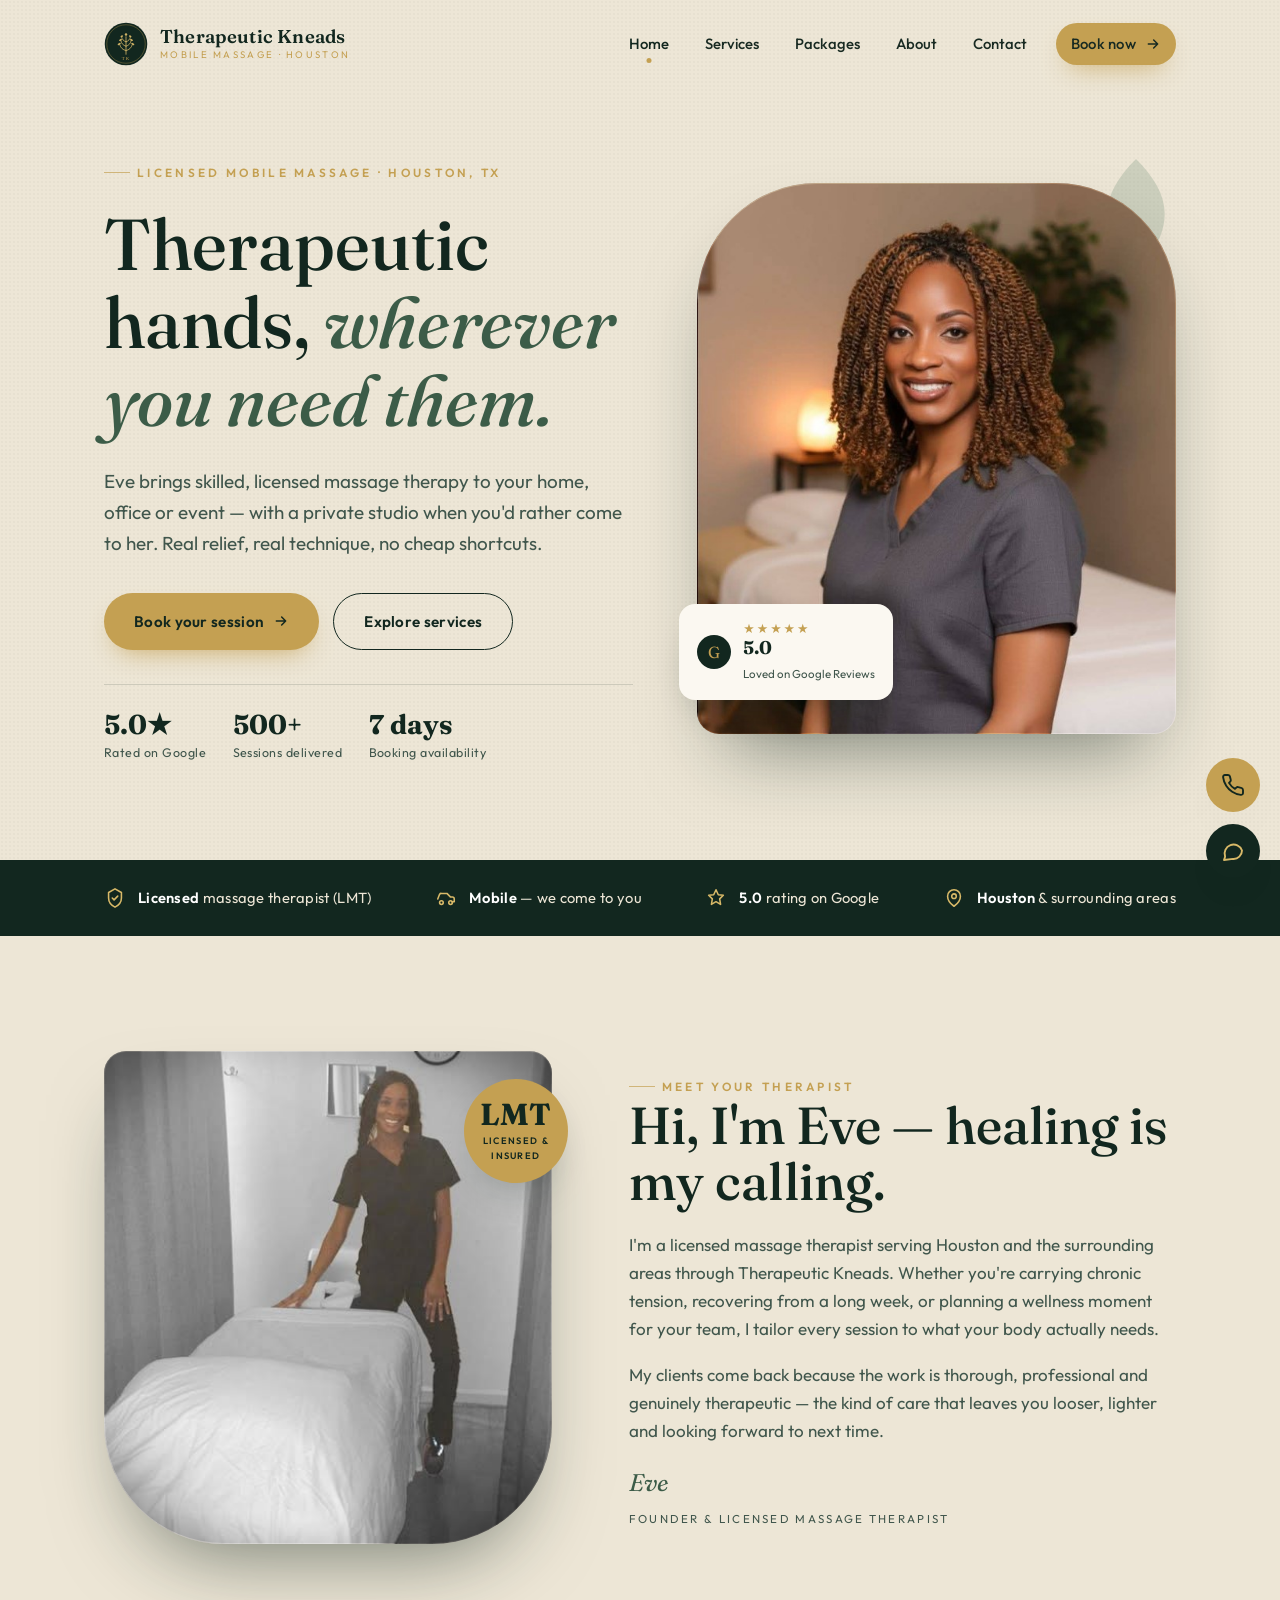
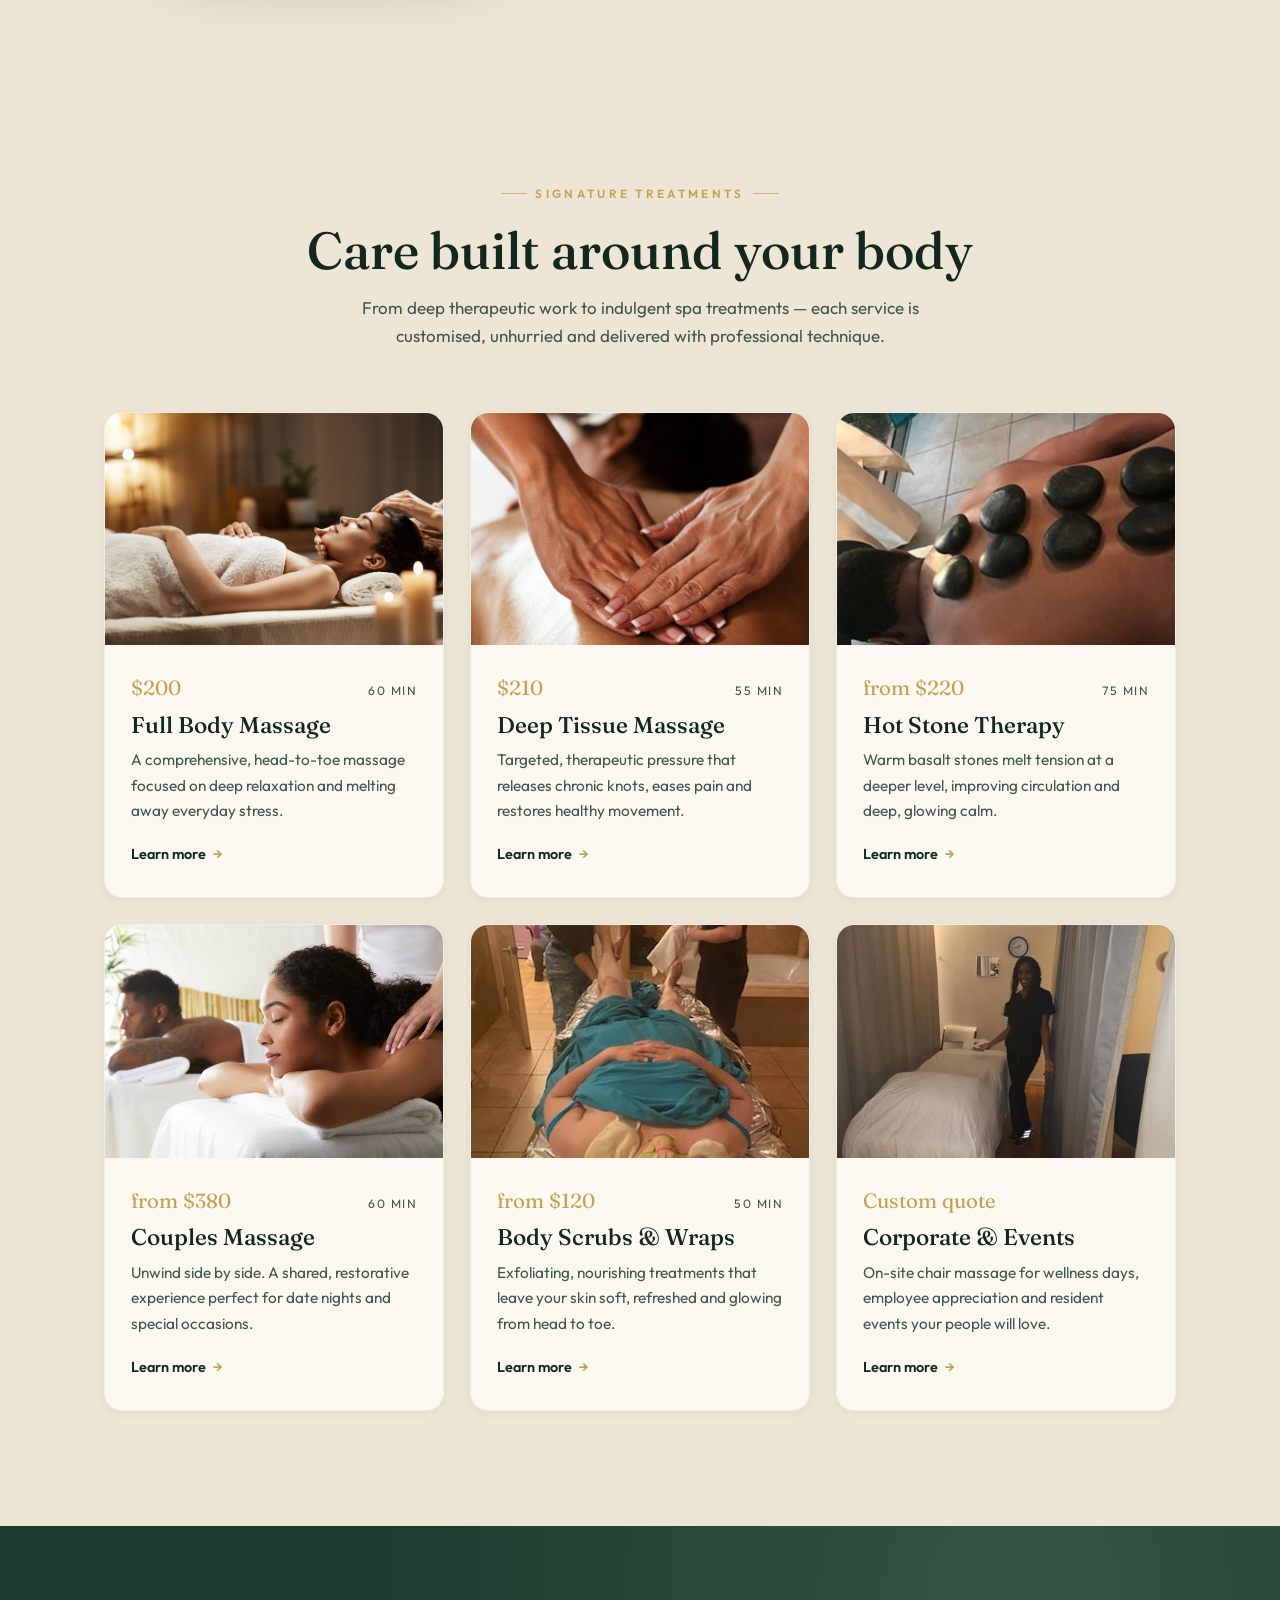
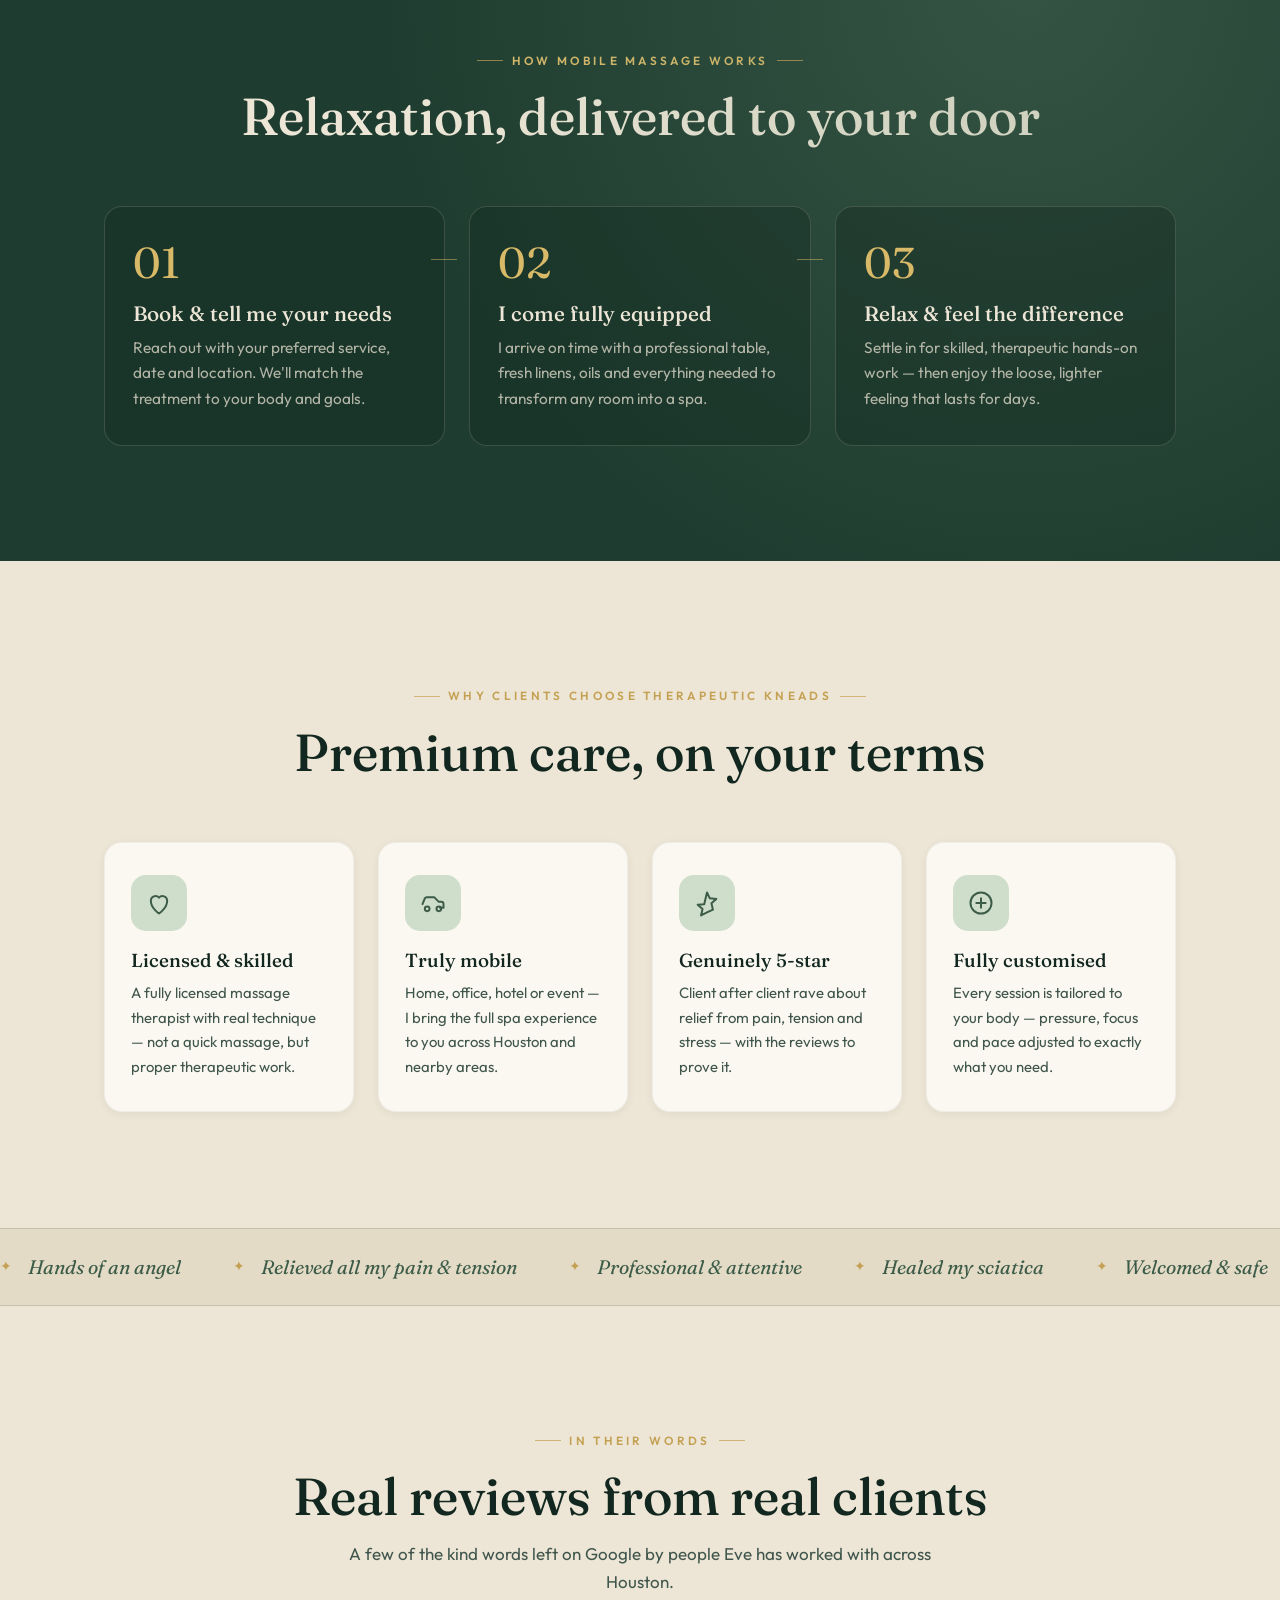
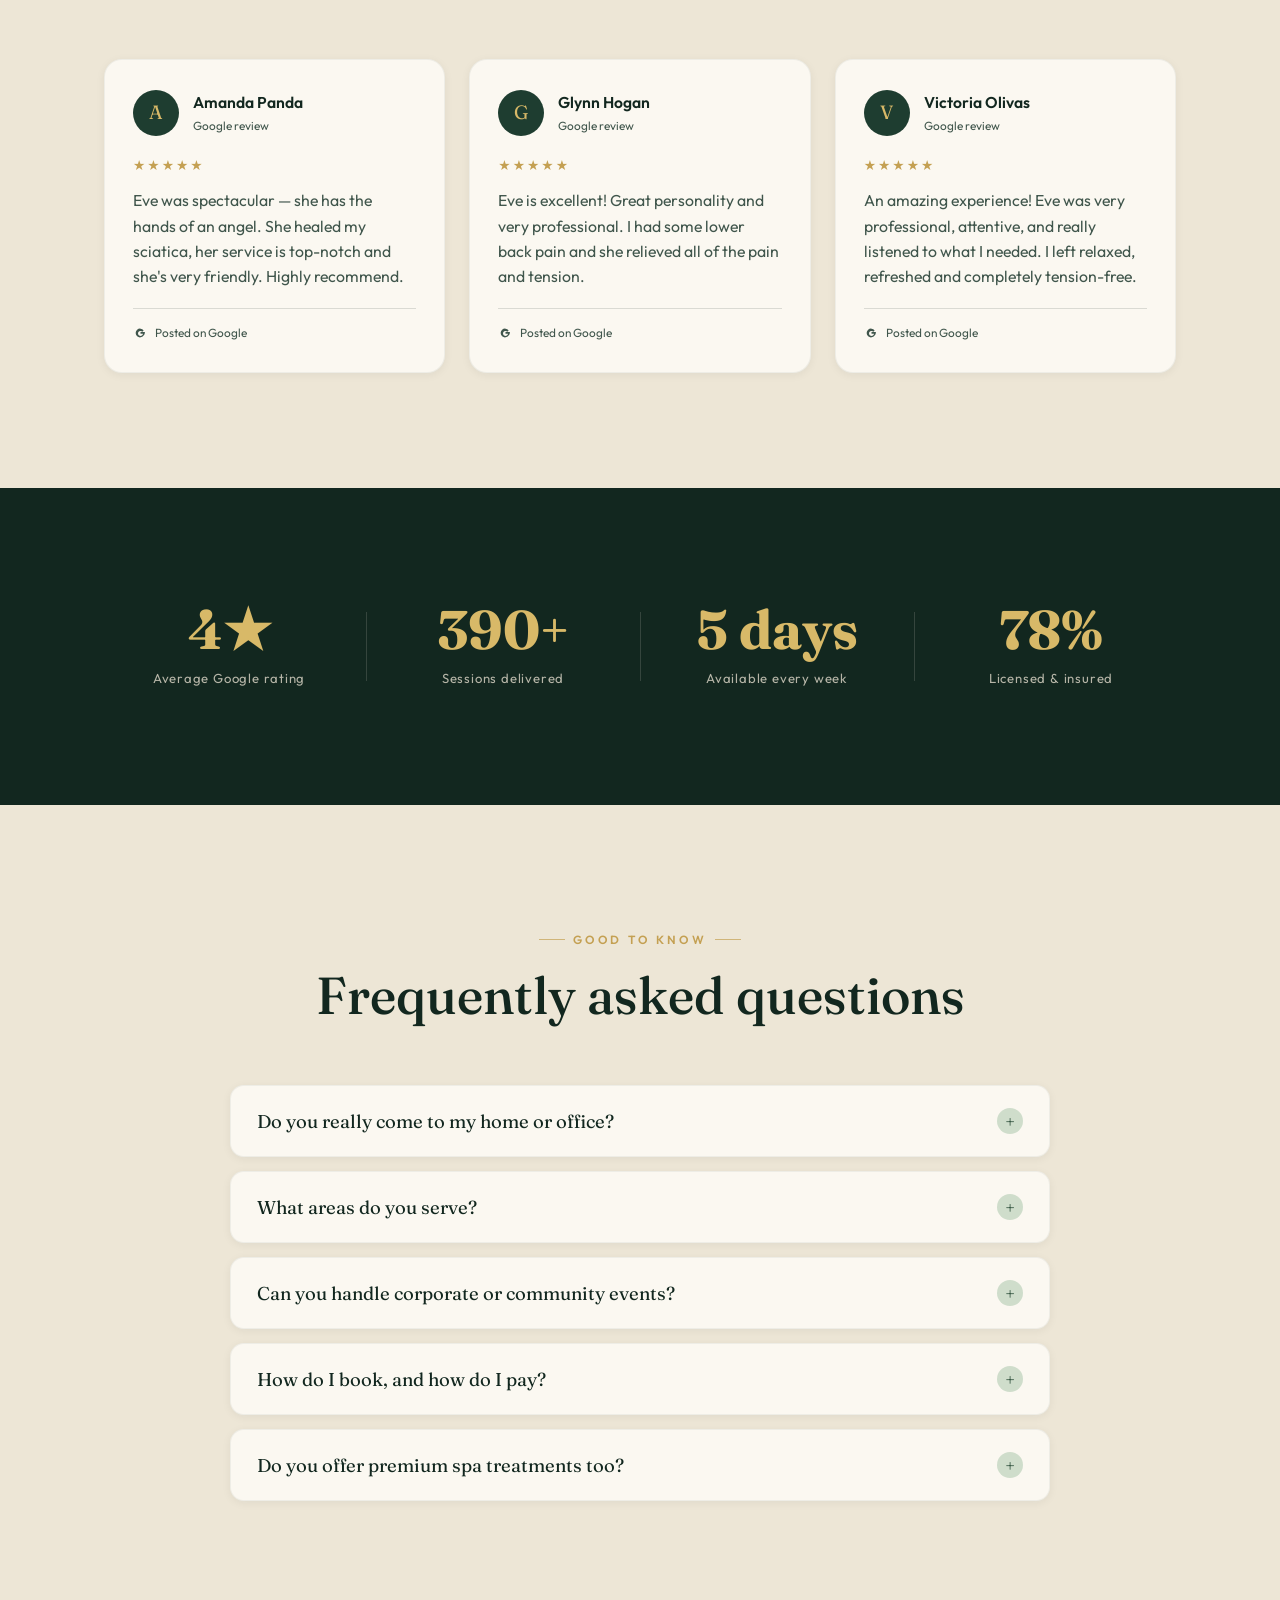
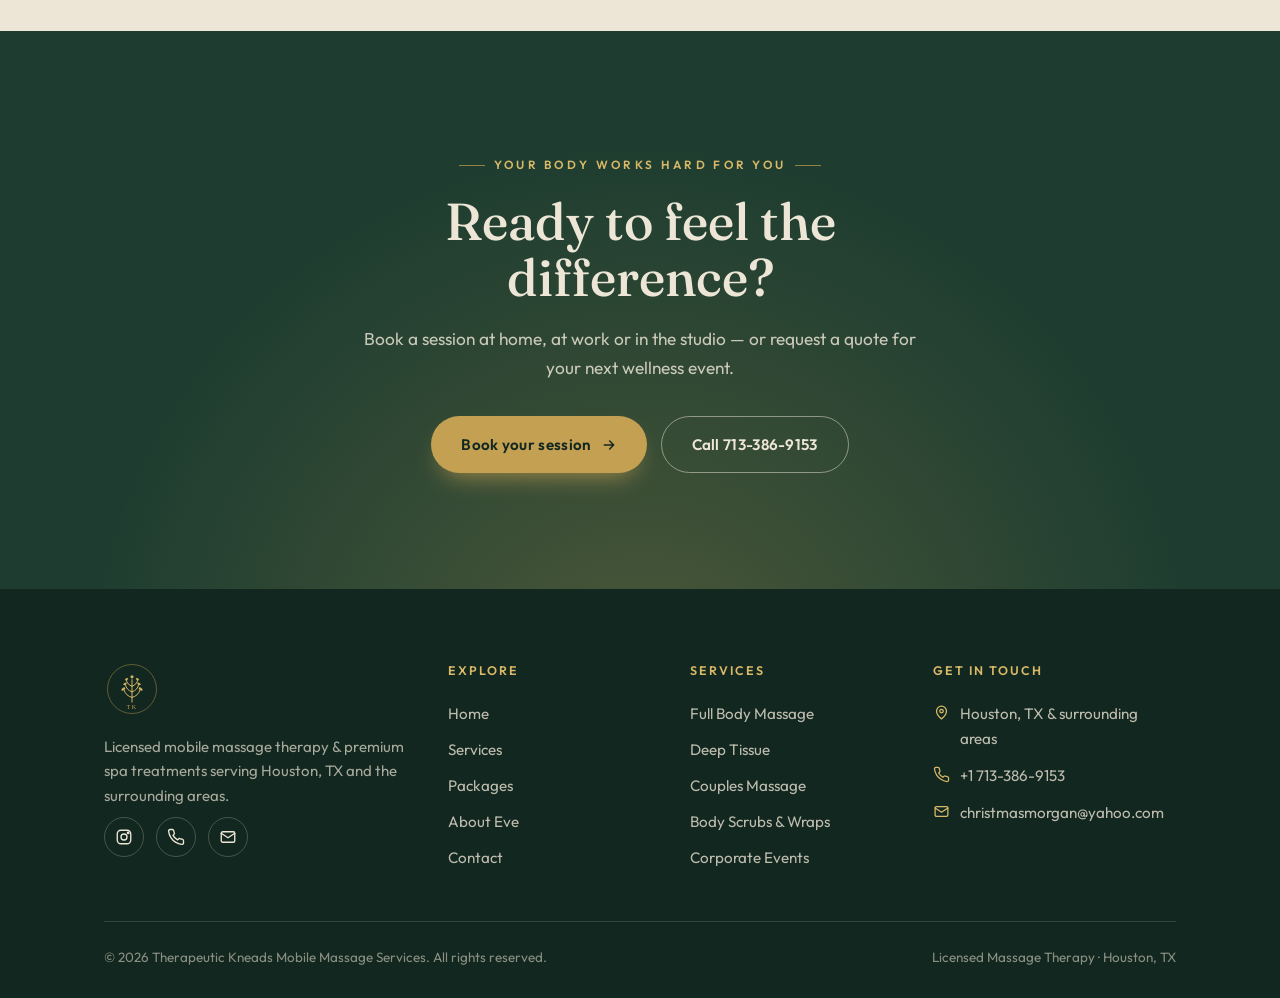
==== commit 445c8674: "Update index.html" ====
--- a/index.html
+++ b/index.html
@@ -133,7 +133,7 @@
           <div class="svc__media"><img src="images/hero-massage.jpg" alt="Full body relaxation massage in Houston" /></div>
           <div class="svc__body">
             <div class="svc__meta"><span class="svc__price">$200</span><span class="svc__time">60 min</span></div>
-            <h3>Full Body Rub</h3>
+            <h3>Full Body Massage</h3>
             <p>A comprehensive, head-to-toe massage focused on deep relaxation and melting away everyday stress.</p>
             <a href="services.html" class="svc__link">Learn more <span>&rarr;</span></a>
           </div>
@@ -227,7 +227,7 @@
         <div class="feat reveal">
           <div class="feat__ic"><svg viewBox="0 0 24 24" fill="none" stroke="currentColor" stroke-width="1.7"><path d="M12 21s-7-4.5-7-11a4 4 0 017-2.6A4 4 0 0119 10c0 6.5-7 11-7 11z" stroke-linejoin="round"/></svg></div>
           <h3>Licensed &amp; skilled</h3>
-          <p>A fully licensed massage therapist with real technique — not a quick rub, but proper therapeutic work.</p>
+          <p>A fully licensed massage therapist with real technique — not a quick massage, but proper therapeutic work.</p>
         </div>
         <div class="feat reveal" data-delay="1">
           <div class="feat__ic"><svg viewBox="0 0 24 24" fill="none" stroke="currentColor" stroke-width="1.7"><path d="M3 13l2-5a2 2 0 012-1h6l4 4h2a2 2 0 012 2v3h-3" stroke-linecap="round" stroke-linejoin="round"/><circle cx="7" cy="17" r="2"/><circle cx="17" cy="17" r="2"/></svg></div>
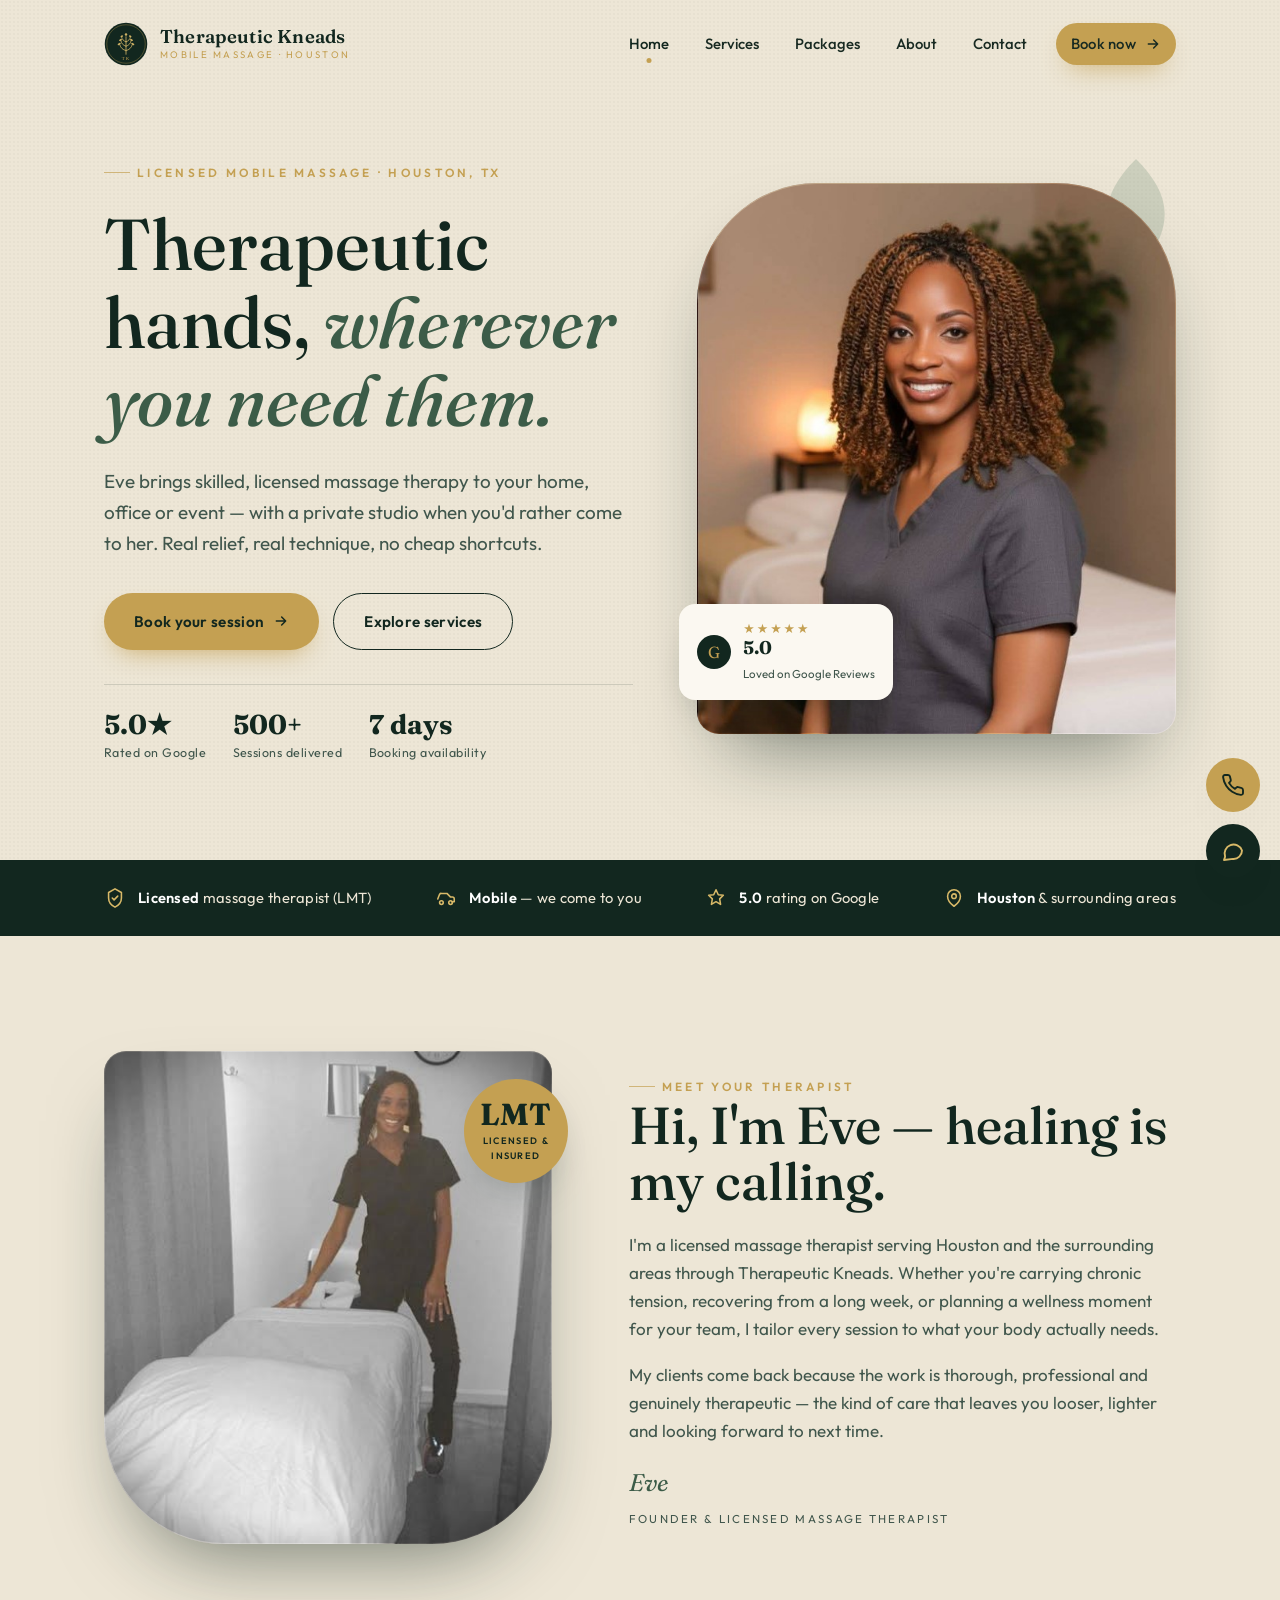
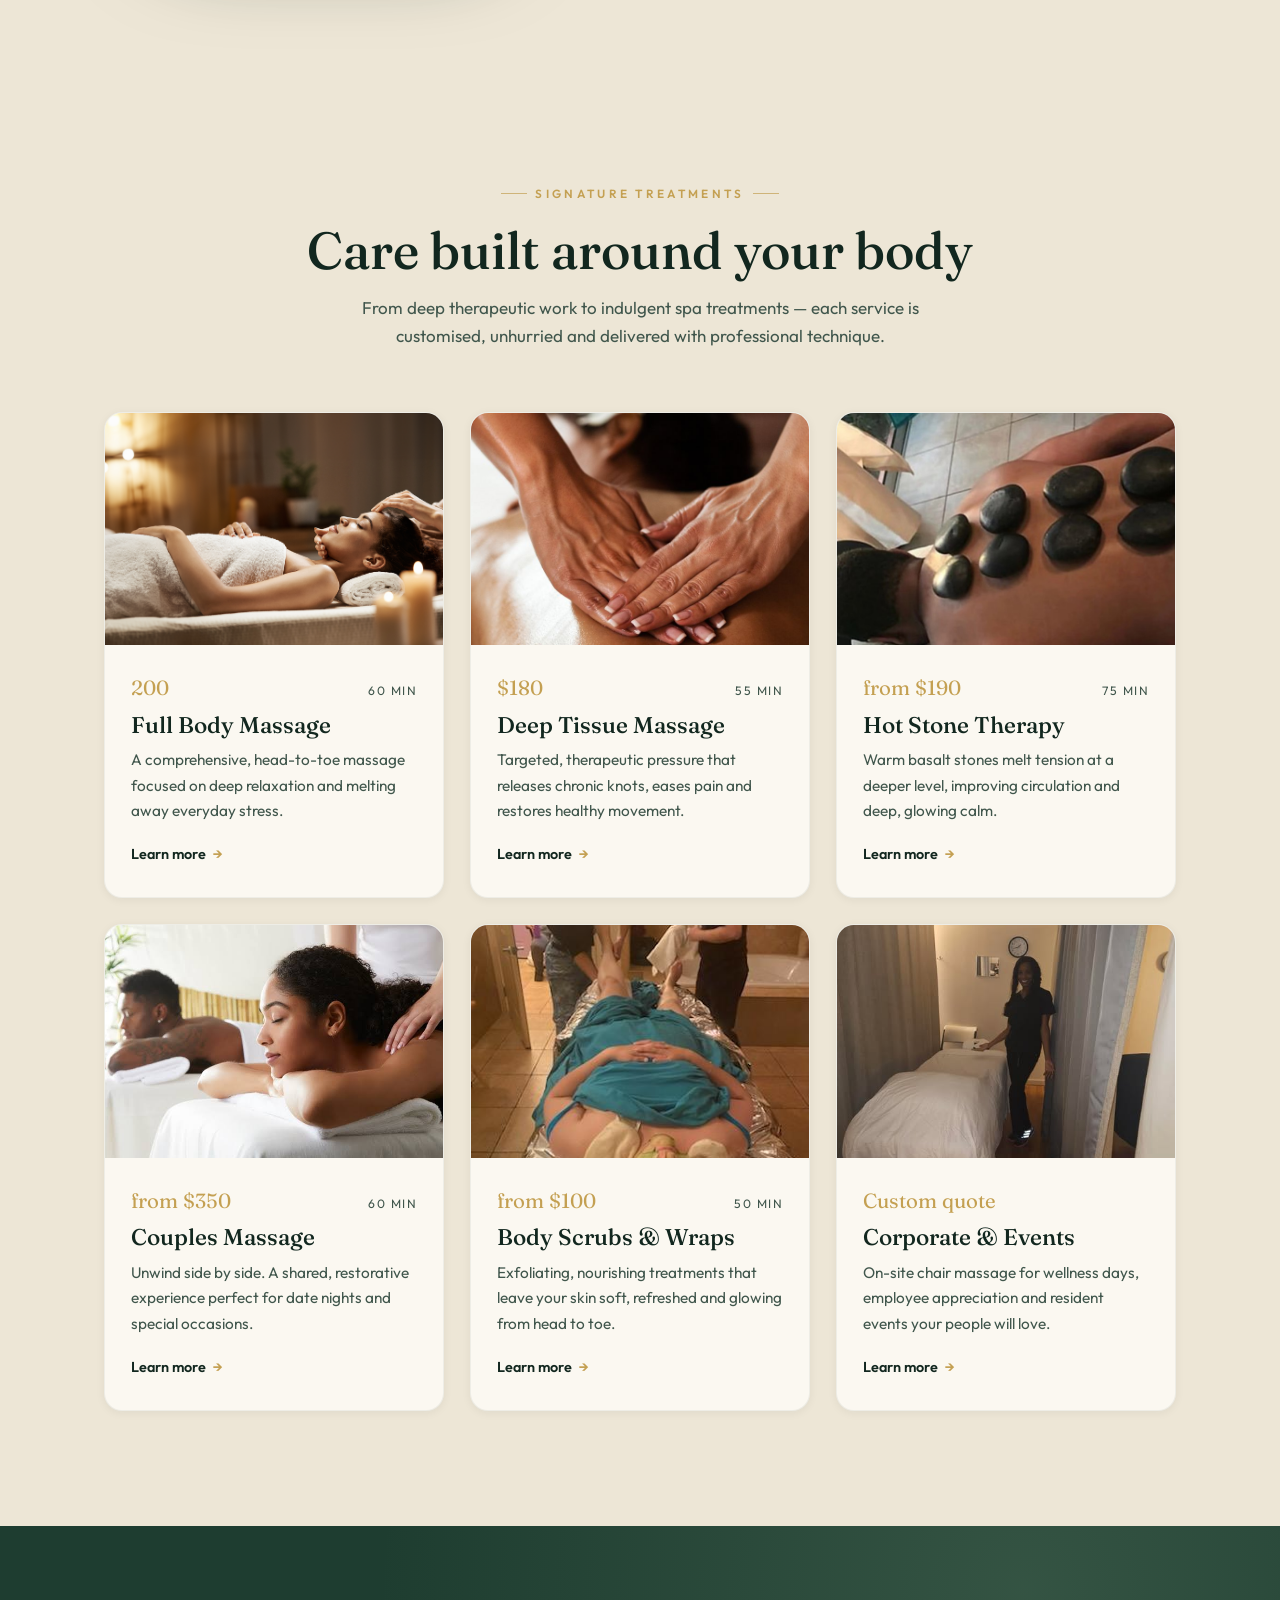
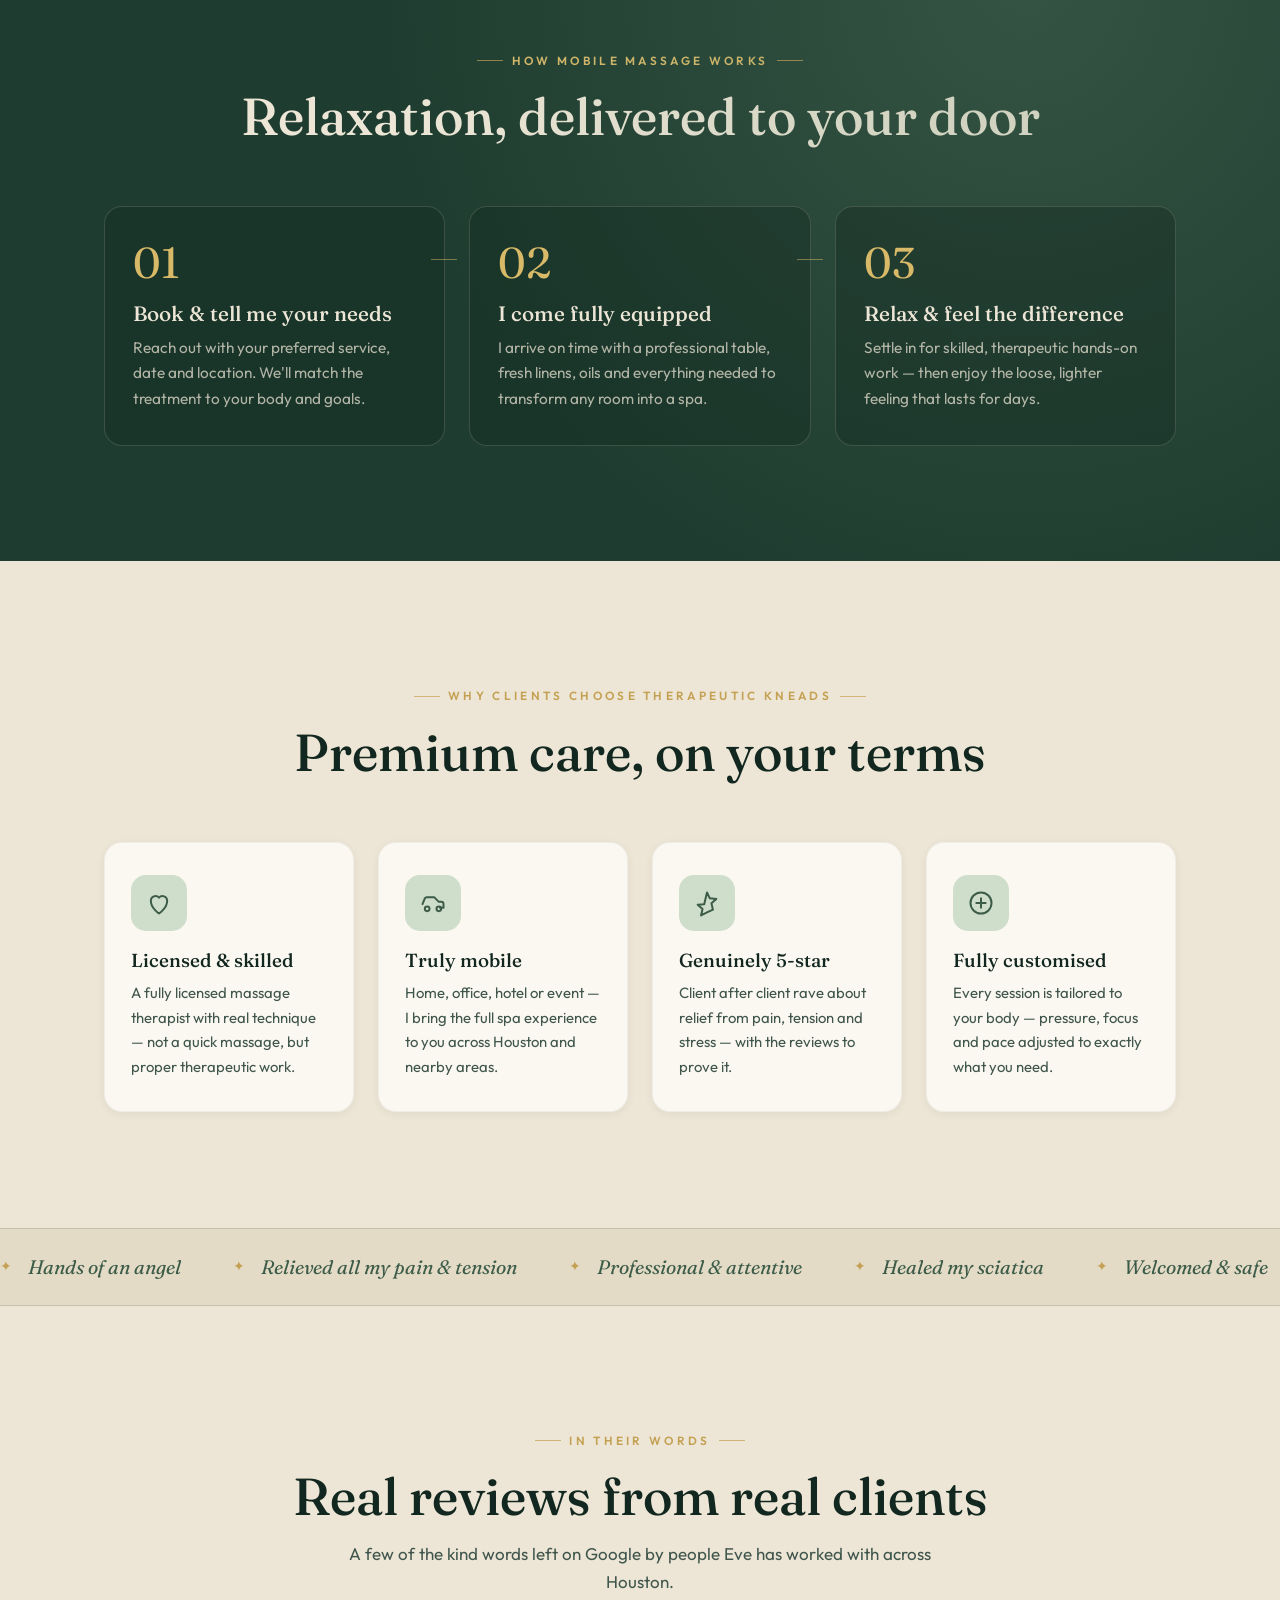
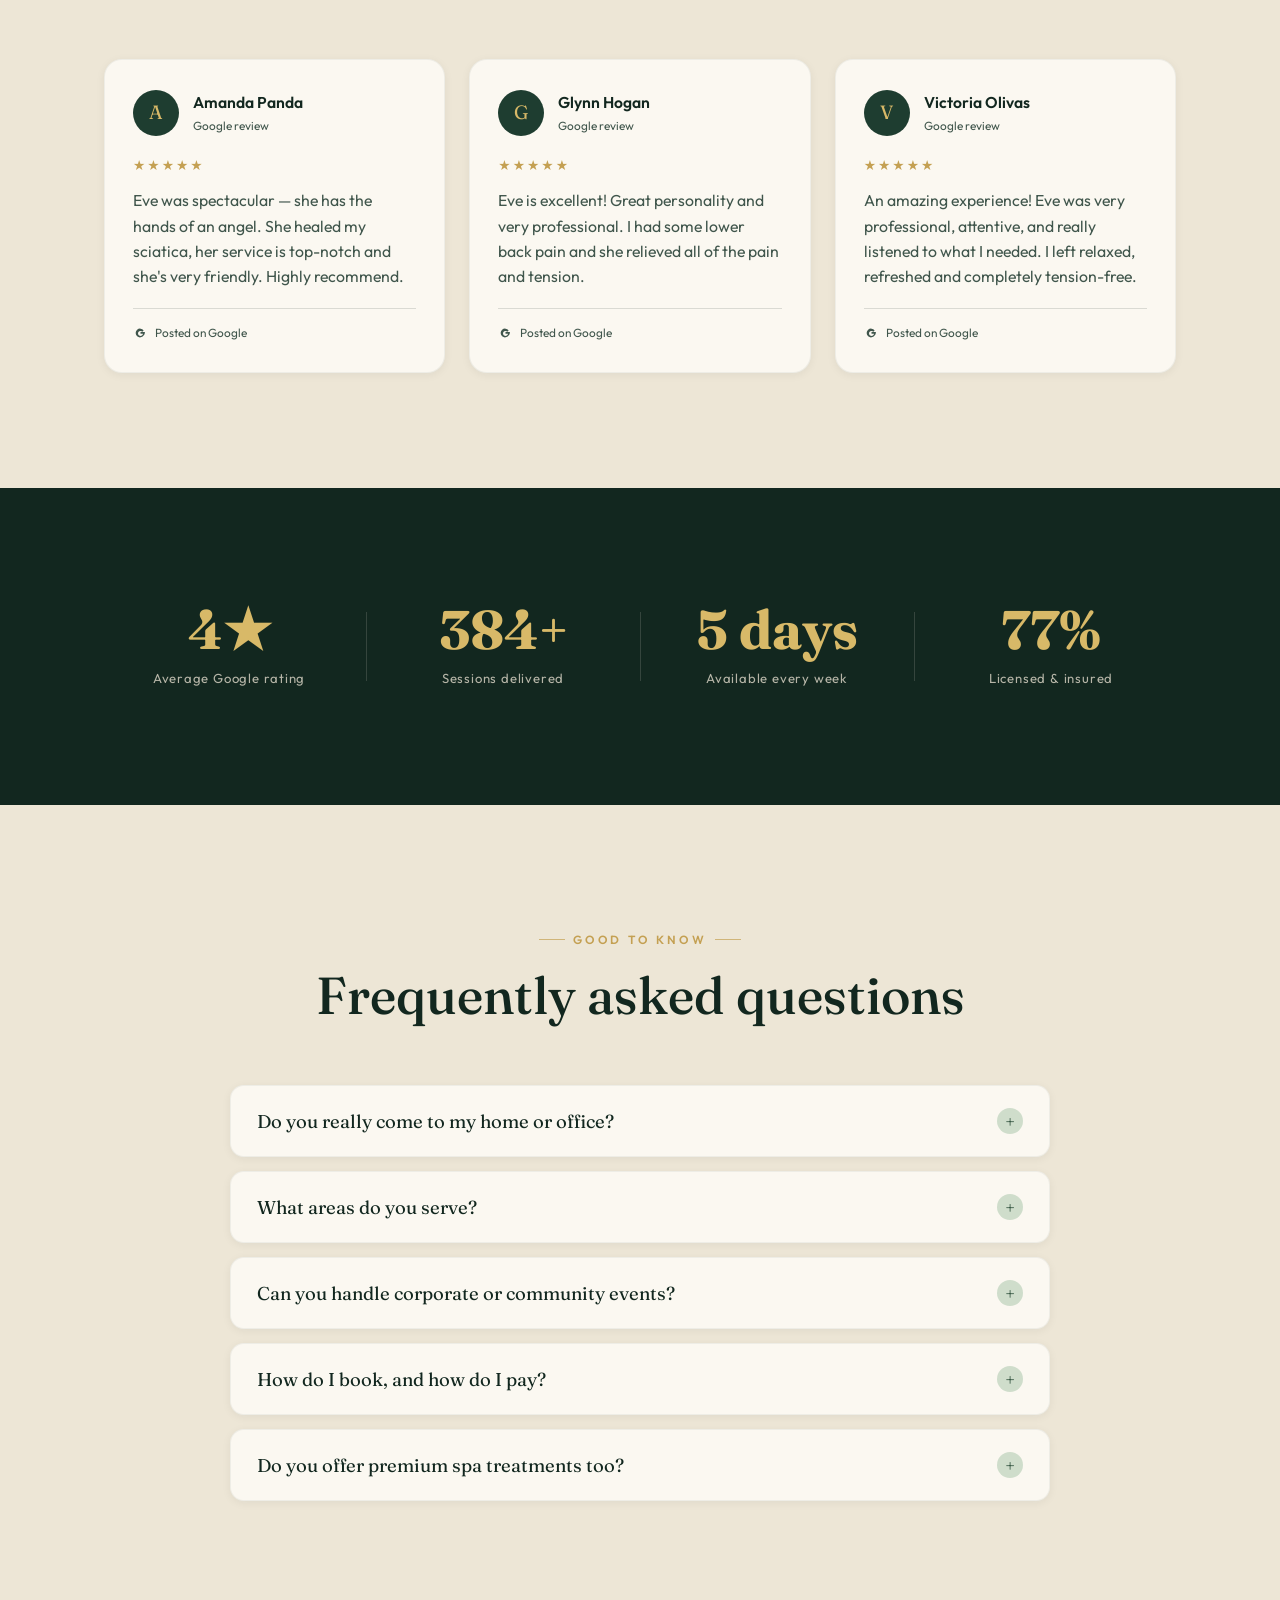
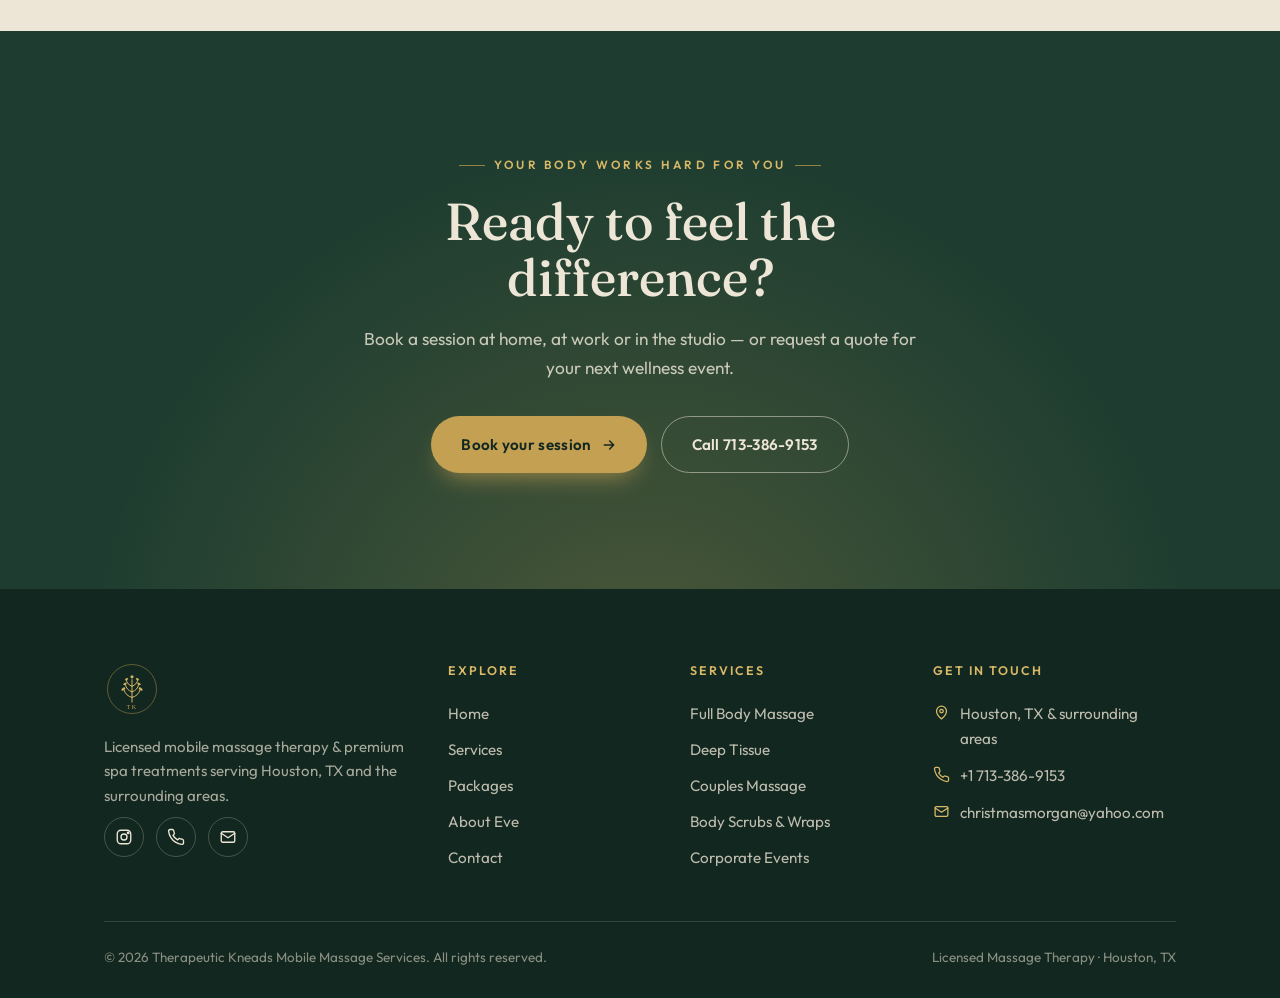
==== commit 0bc3f62c: "Update index.html" ====
--- a/index.html
+++ b/index.html
@@ -132,7 +132,7 @@
         <article class="svc reveal">
           <div class="svc__media"><img src="images/hero-massage.jpg" alt="Full body relaxation massage in Houston" /></div>
           <div class="svc__body">
-            <div class="svc__meta"><span class="svc__price">$200</span><span class="svc__time">60 min</span></div>
+            <div class="svc__meta"><span class="svc__price">200</span><span class="svc__time">60 min</span></div>
             <h3>Full Body Massage</h3>
             <p>A comprehensive, head-to-toe massage focused on deep relaxation and melting away everyday stress.</p>
             <a href="services.html" class="svc__link">Learn more <span>&rarr;</span></a>
@@ -141,7 +141,7 @@
         <article class="svc reveal" data-delay="1">
           <div class="svc__media"><img src="images/massage-hands.jpg" alt="Deep tissue massage relieving chronic muscle tension" /></div>
           <div class="svc__body">
-            <div class="svc__meta"><span class="svc__price">$210</span><span class="svc__time">55 min</span></div>
+            <div class="svc__meta"><span class="svc__price">$180</span><span class="svc__time">55 min</span></div>
             <h3>Deep Tissue Massage</h3>
             <p>Targeted, therapeutic pressure that releases chronic knots, eases pain and restores healthy movement.</p>
             <a href="services.html" class="svc__link">Learn more <span>&rarr;</span></a>
@@ -150,7 +150,7 @@
         <article class="svc reveal" data-delay="2">
           <div class="svc__media"><img src="images/hot-stone.jpg" alt="Hot stone massage therapy" /></div>
           <div class="svc__body">
-            <div class="svc__meta"><span class="svc__price">from $220</span><span class="svc__time">75 min</span></div>
+            <div class="svc__meta"><span class="svc__price">from $190</span><span class="svc__time">75 min</span></div>
             <h3>Hot Stone Therapy</h3>
             <p>Warm basalt stones melt tension at a deeper level, improving circulation and deep, glowing calm.</p>
             <a href="services.html" class="svc__link">Learn more <span>&rarr;</span></a>
@@ -159,7 +159,7 @@
         <article class="svc reveal">
           <div class="svc__media"><img src="images/couples-massage.jpg" alt="Couples massage experience in Houston" /></div>
           <div class="svc__body">
-            <div class="svc__meta"><span class="svc__price">from $380</span><span class="svc__time">60 min</span></div>
+            <div class="svc__meta"><span class="svc__price">from $350</span><span class="svc__time">60 min</span></div>
             <h3>Couples Massage</h3>
             <p>Unwind side by side. A shared, restorative experience perfect for date nights and special occasions.</p>
             <a href="services.html" class="svc__link">Learn more <span>&rarr;</span></a>
@@ -168,7 +168,7 @@
         <article class="svc reveal" data-delay="1">
           <div class="svc__media"><img src="images/body-wrap.jpg" alt="Detoxifying body scrub and wrap treatment" /></div>
           <div class="svc__body">
-            <div class="svc__meta"><span class="svc__price">from $120</span><span class="svc__time">50 min</span></div>
+            <div class="svc__meta"><span class="svc__price">from $100</span><span class="svc__time">50 min</span></div>
             <h3>Body Scrubs &amp; Wraps</h3>
             <p>Exfoliating, nourishing treatments that leave your skin soft, refreshed and glowing from head to toe.</p>
             <a href="services.html" class="svc__link">Learn more <span>&rarr;</span></a>
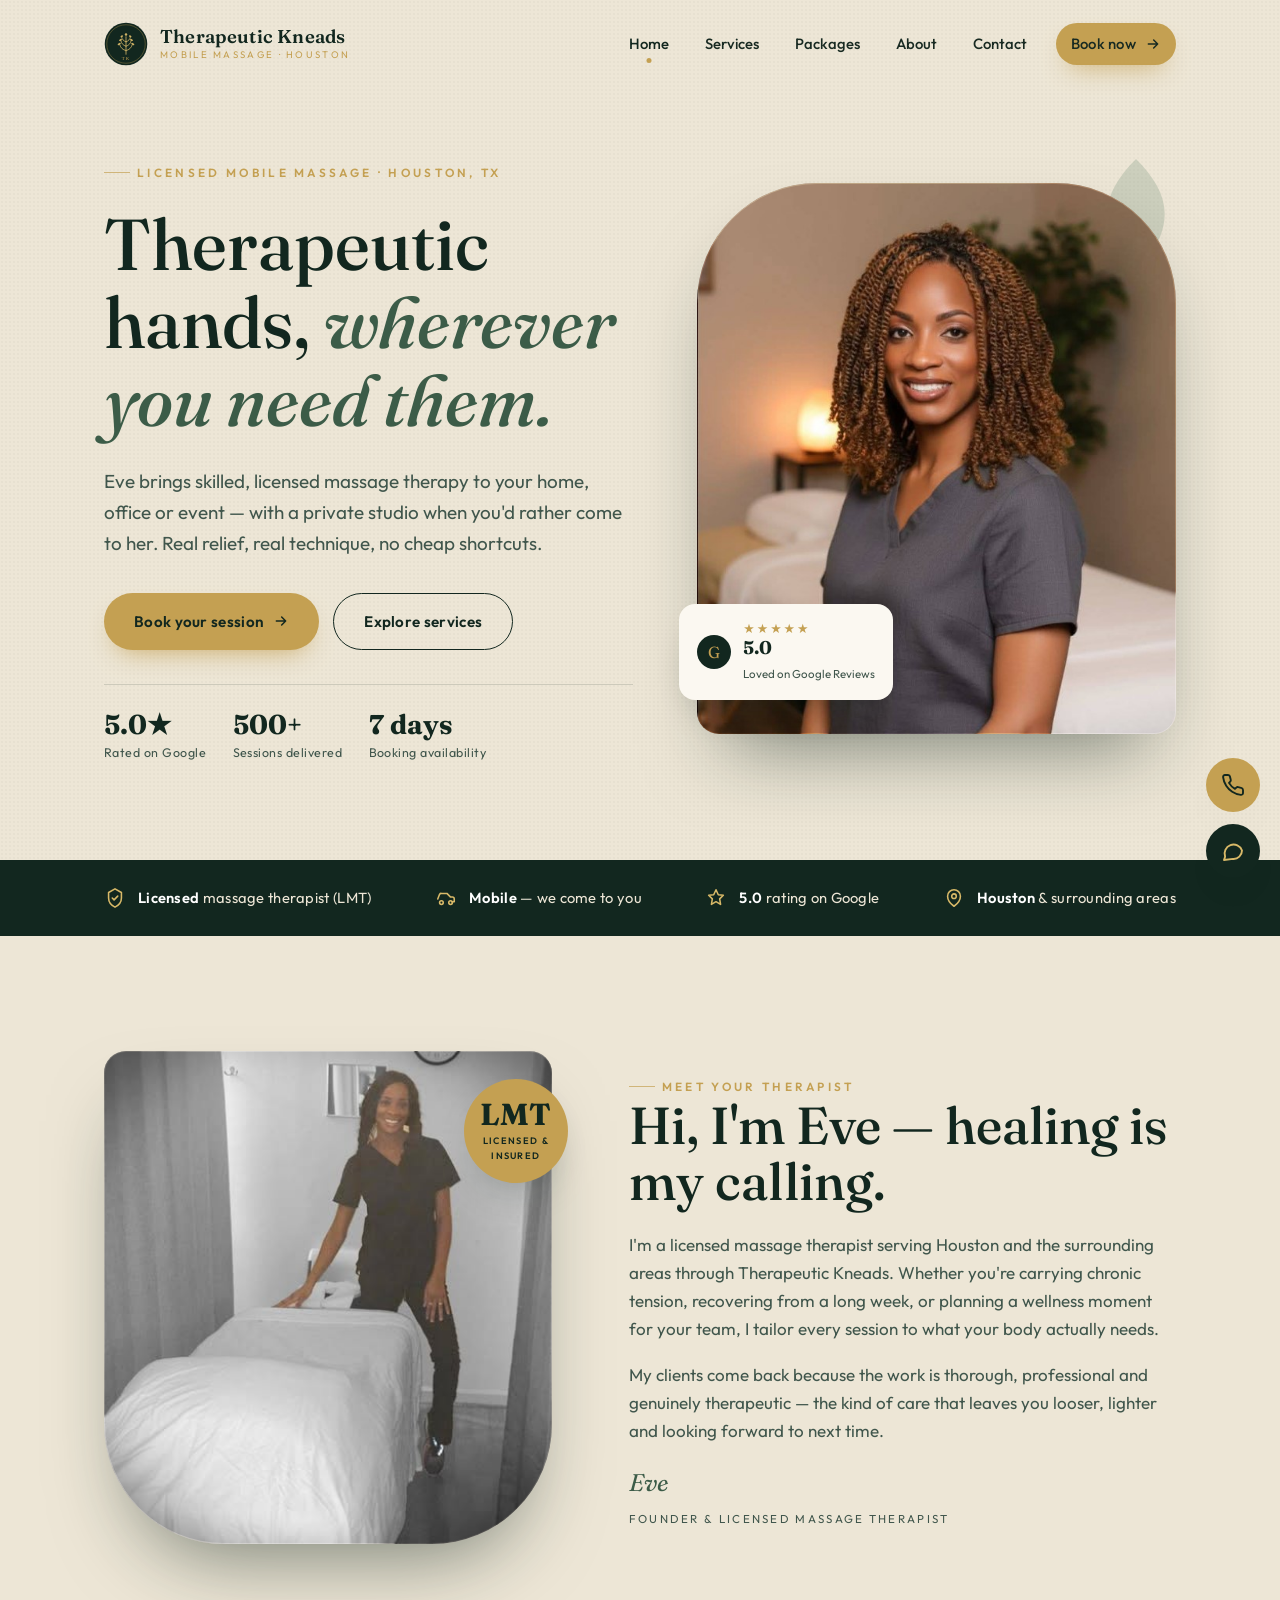
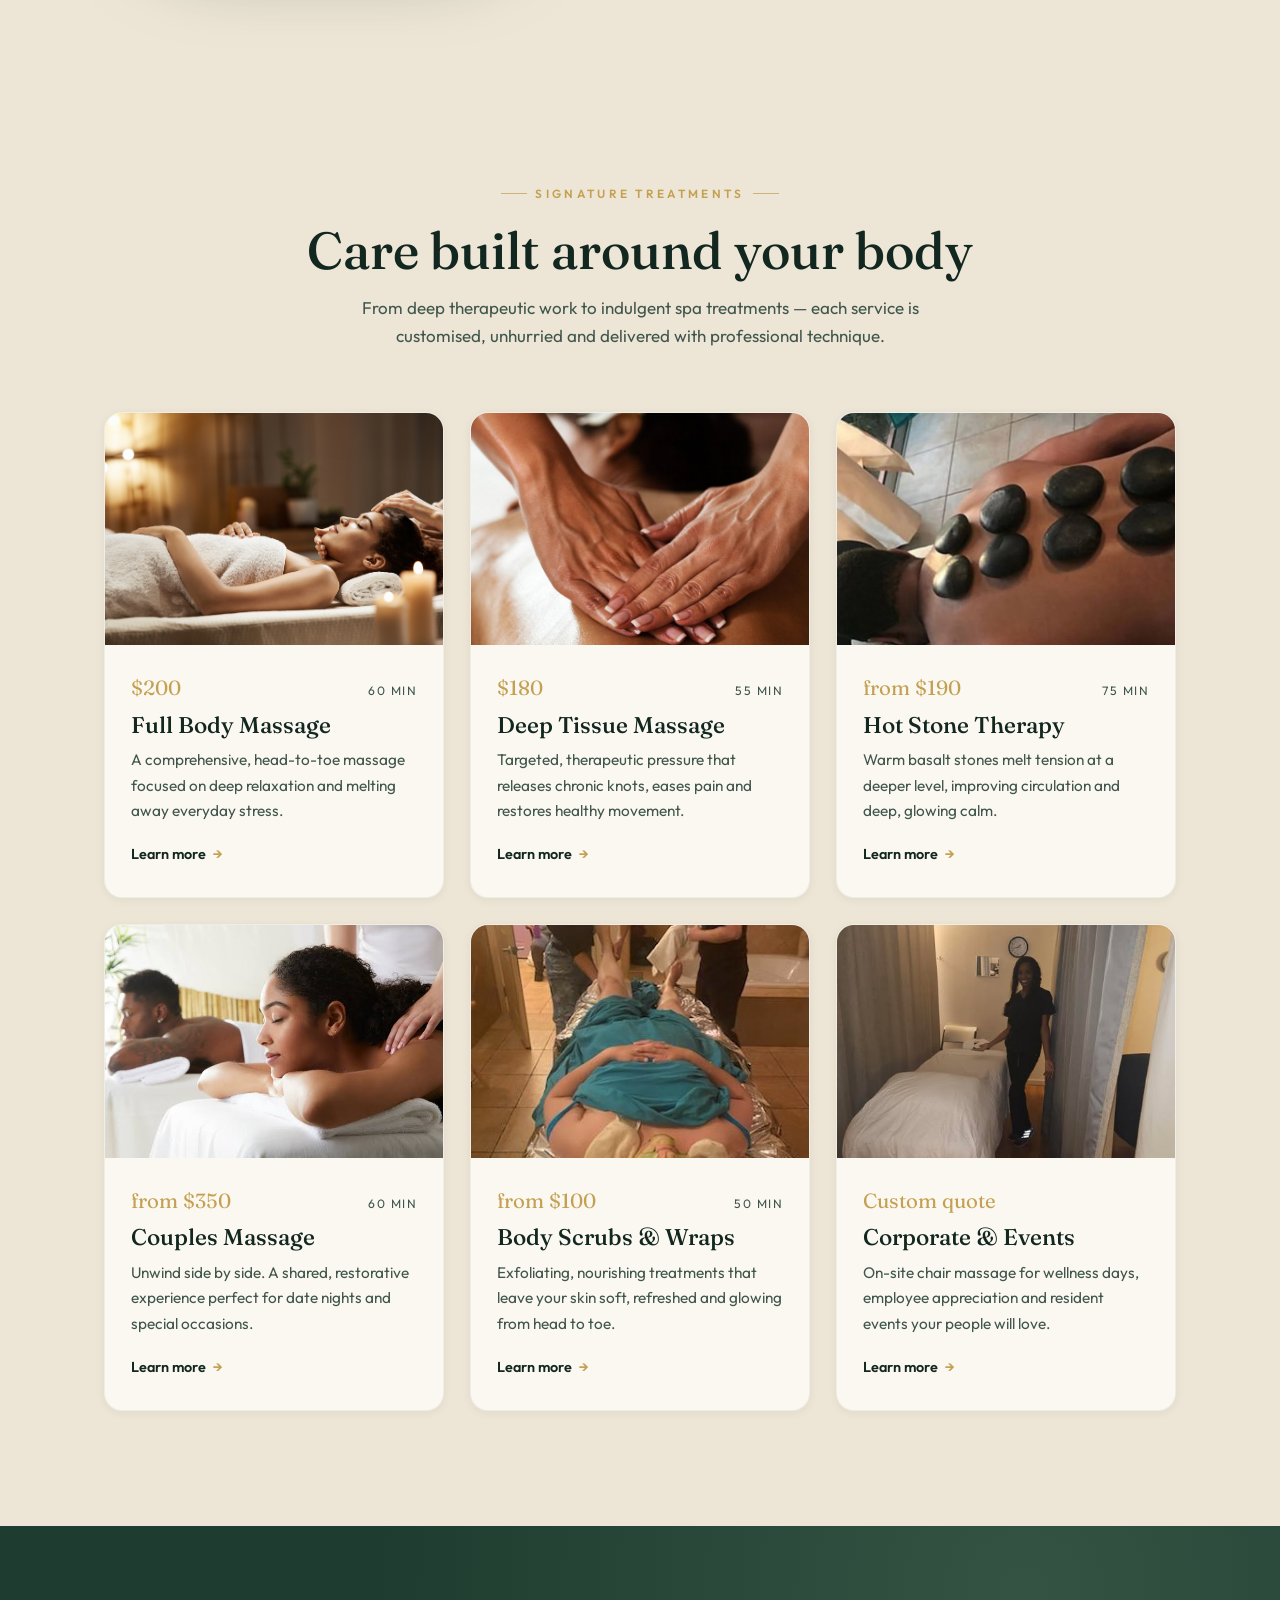
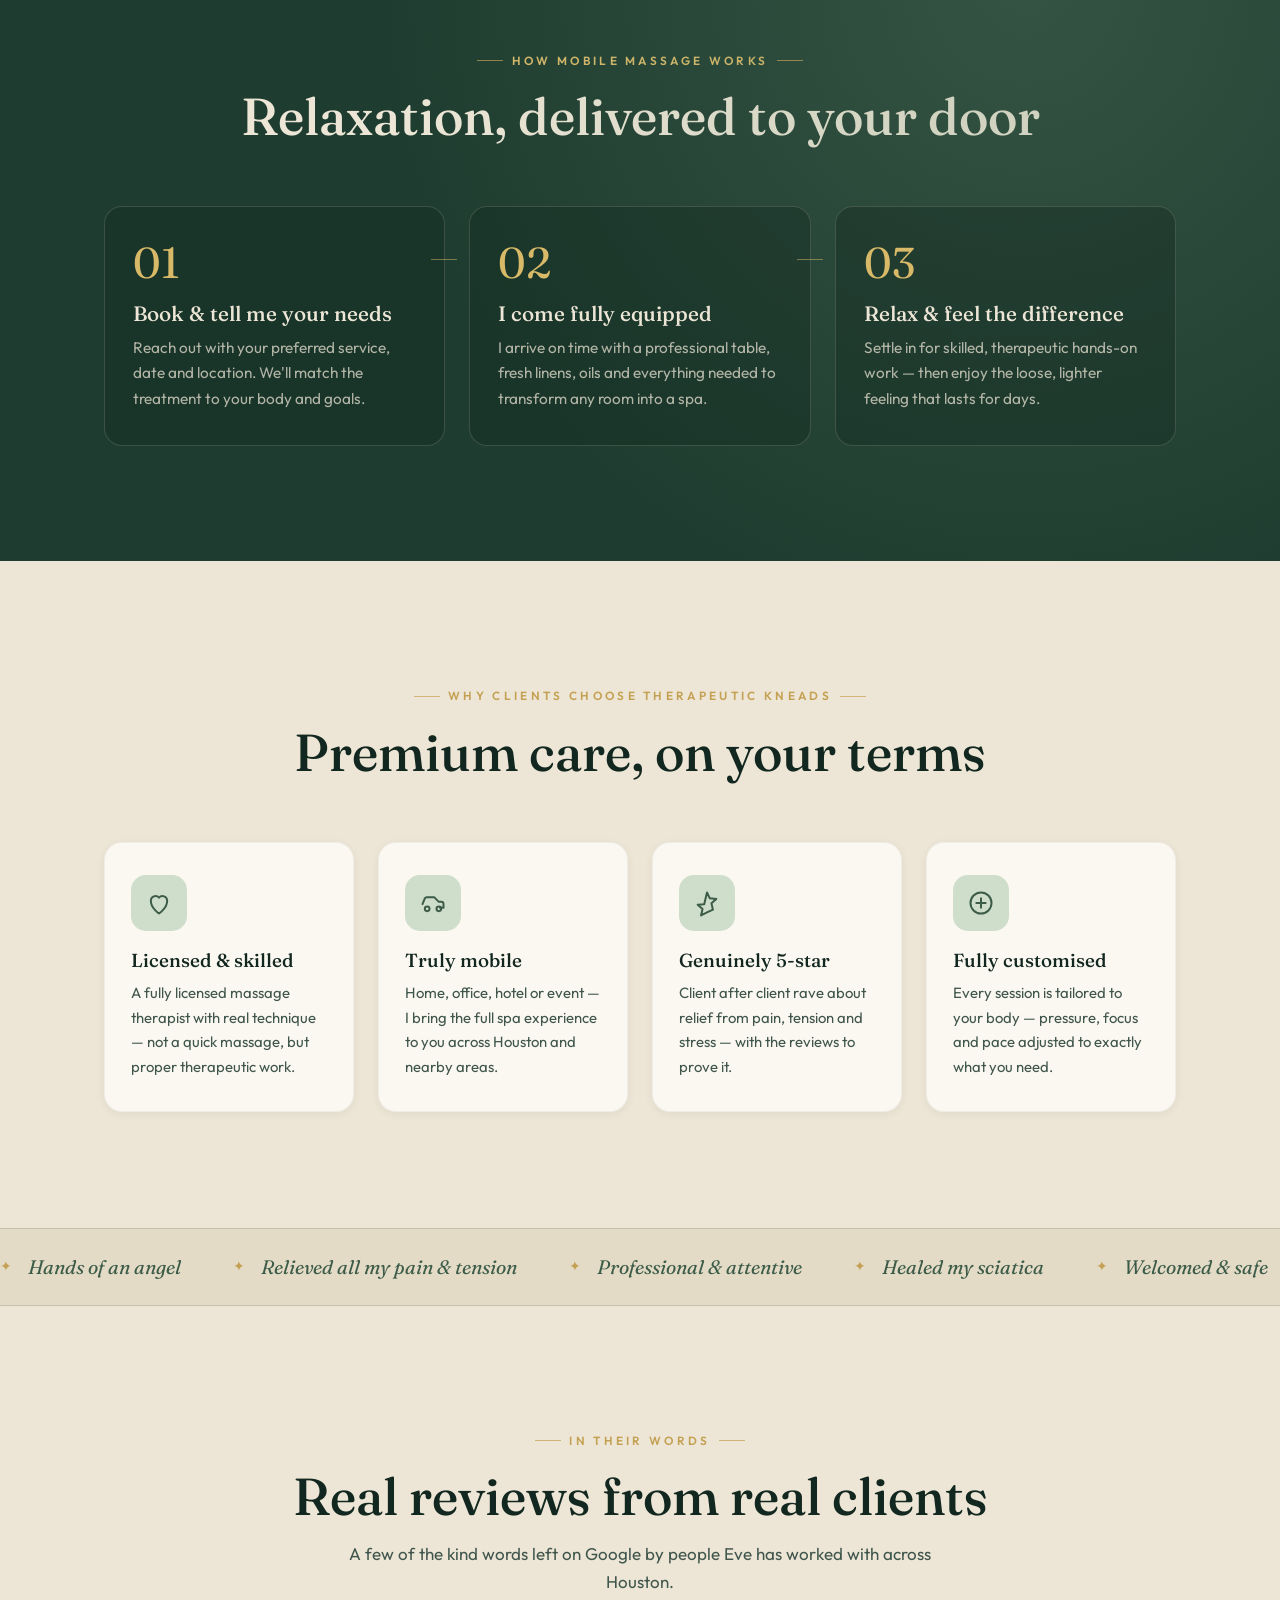
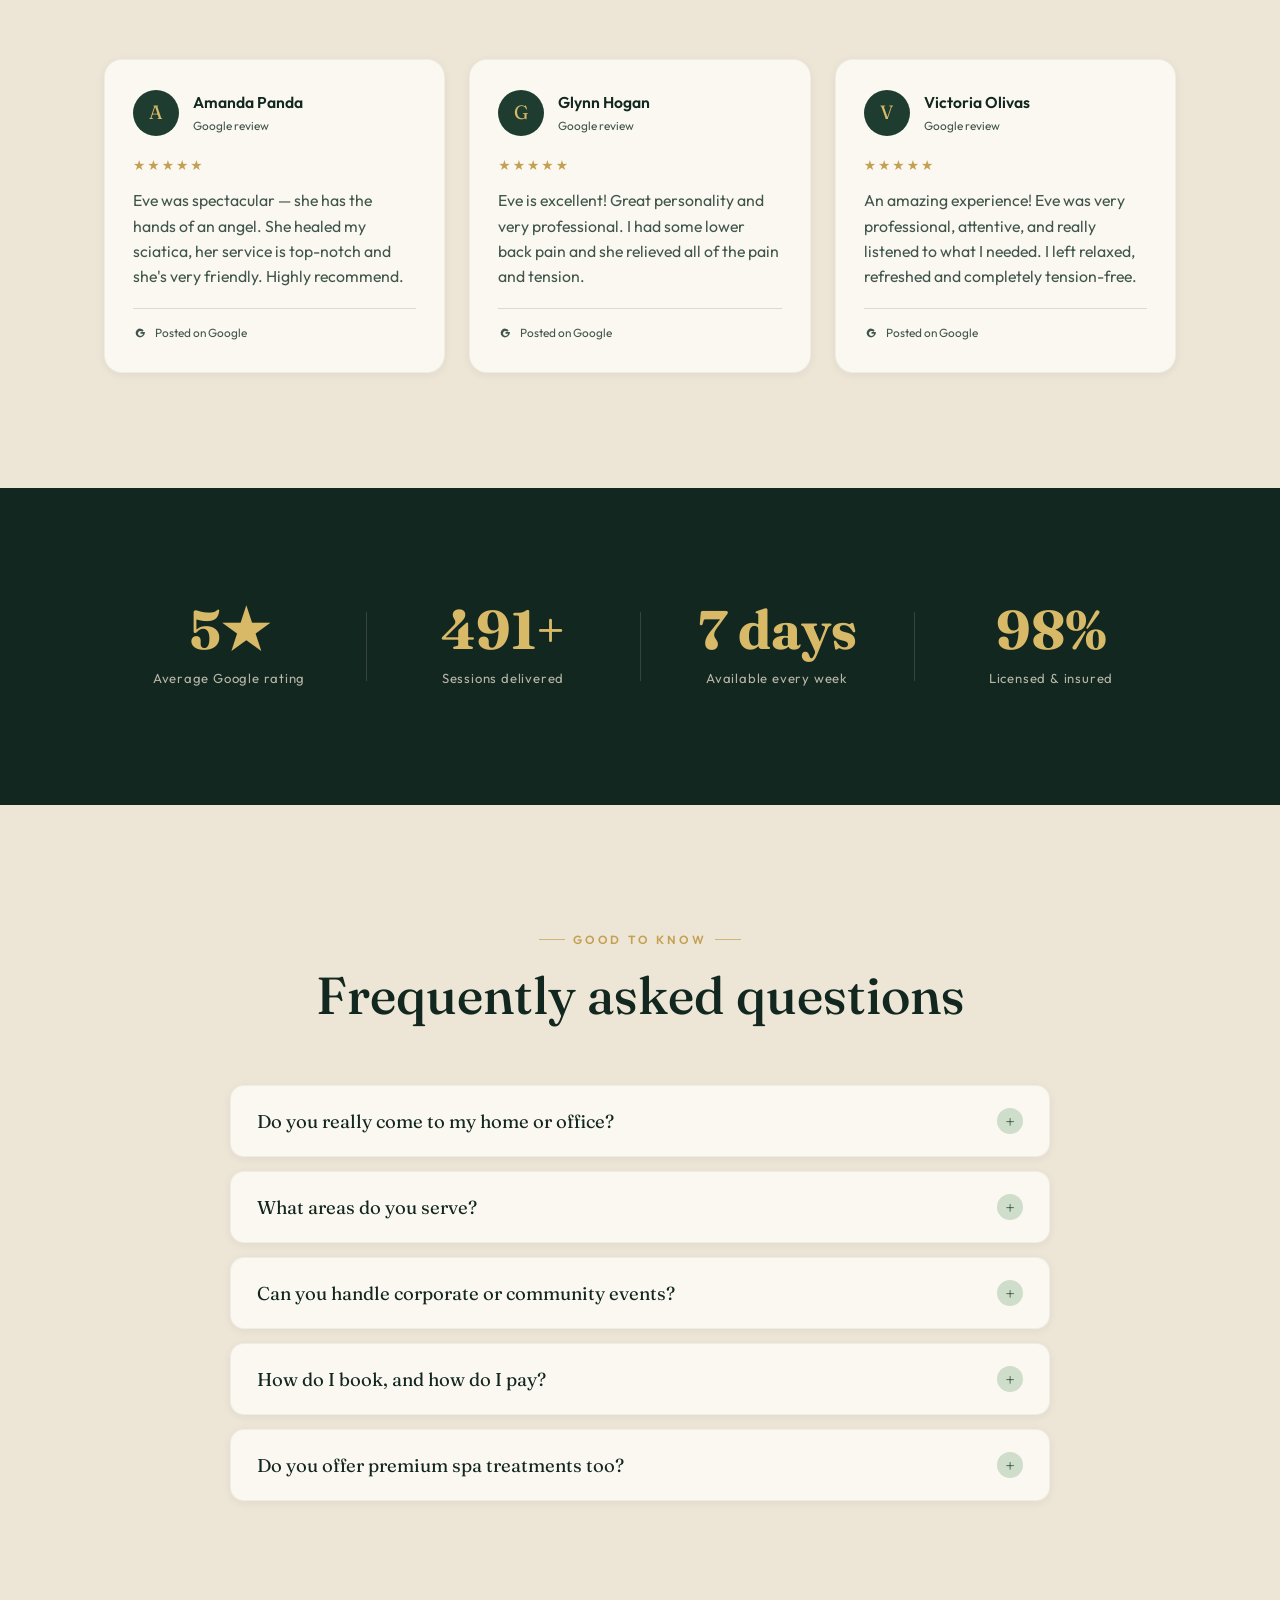
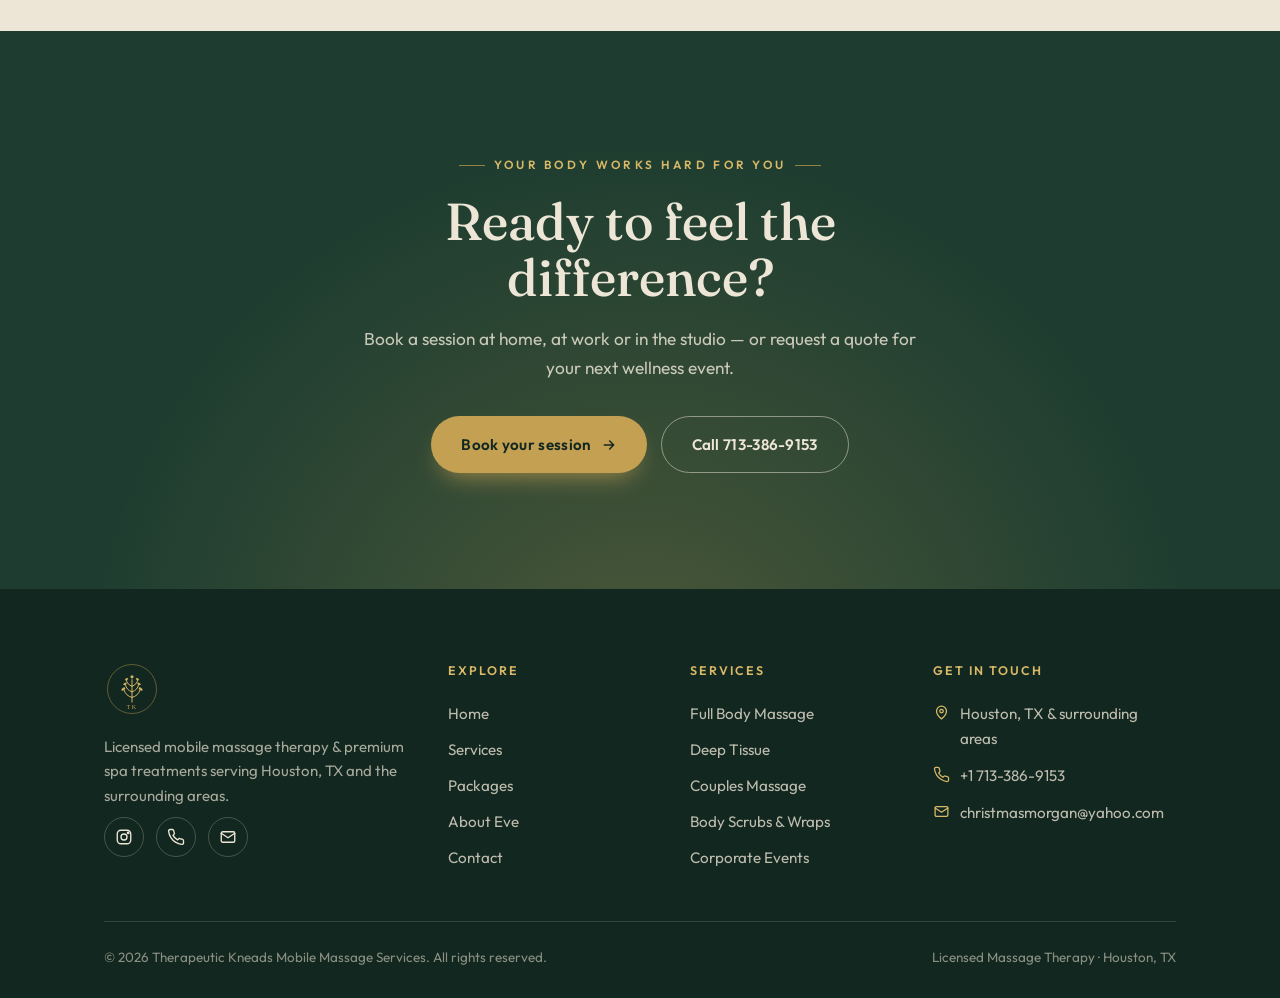
==== commit 8f2e50d7: "Update index.html" ====
--- a/index.html
+++ b/index.html
@@ -132,7 +132,7 @@
         <article class="svc reveal">
           <div class="svc__media"><img src="images/hero-massage.jpg" alt="Full body relaxation massage in Houston" /></div>
           <div class="svc__body">
-            <div class="svc__meta"><span class="svc__price">200</span><span class="svc__time">60 min</span></div>
+            <div class="svc__meta"><span class="svc__price">$200</span><span class="svc__time">60 min</span></div>
             <h3>Full Body Massage</h3>
             <p>A comprehensive, head-to-toe massage focused on deep relaxation and melting away everyday stress.</p>
             <a href="services.html" class="svc__link">Learn more <span>&rarr;</span></a>
